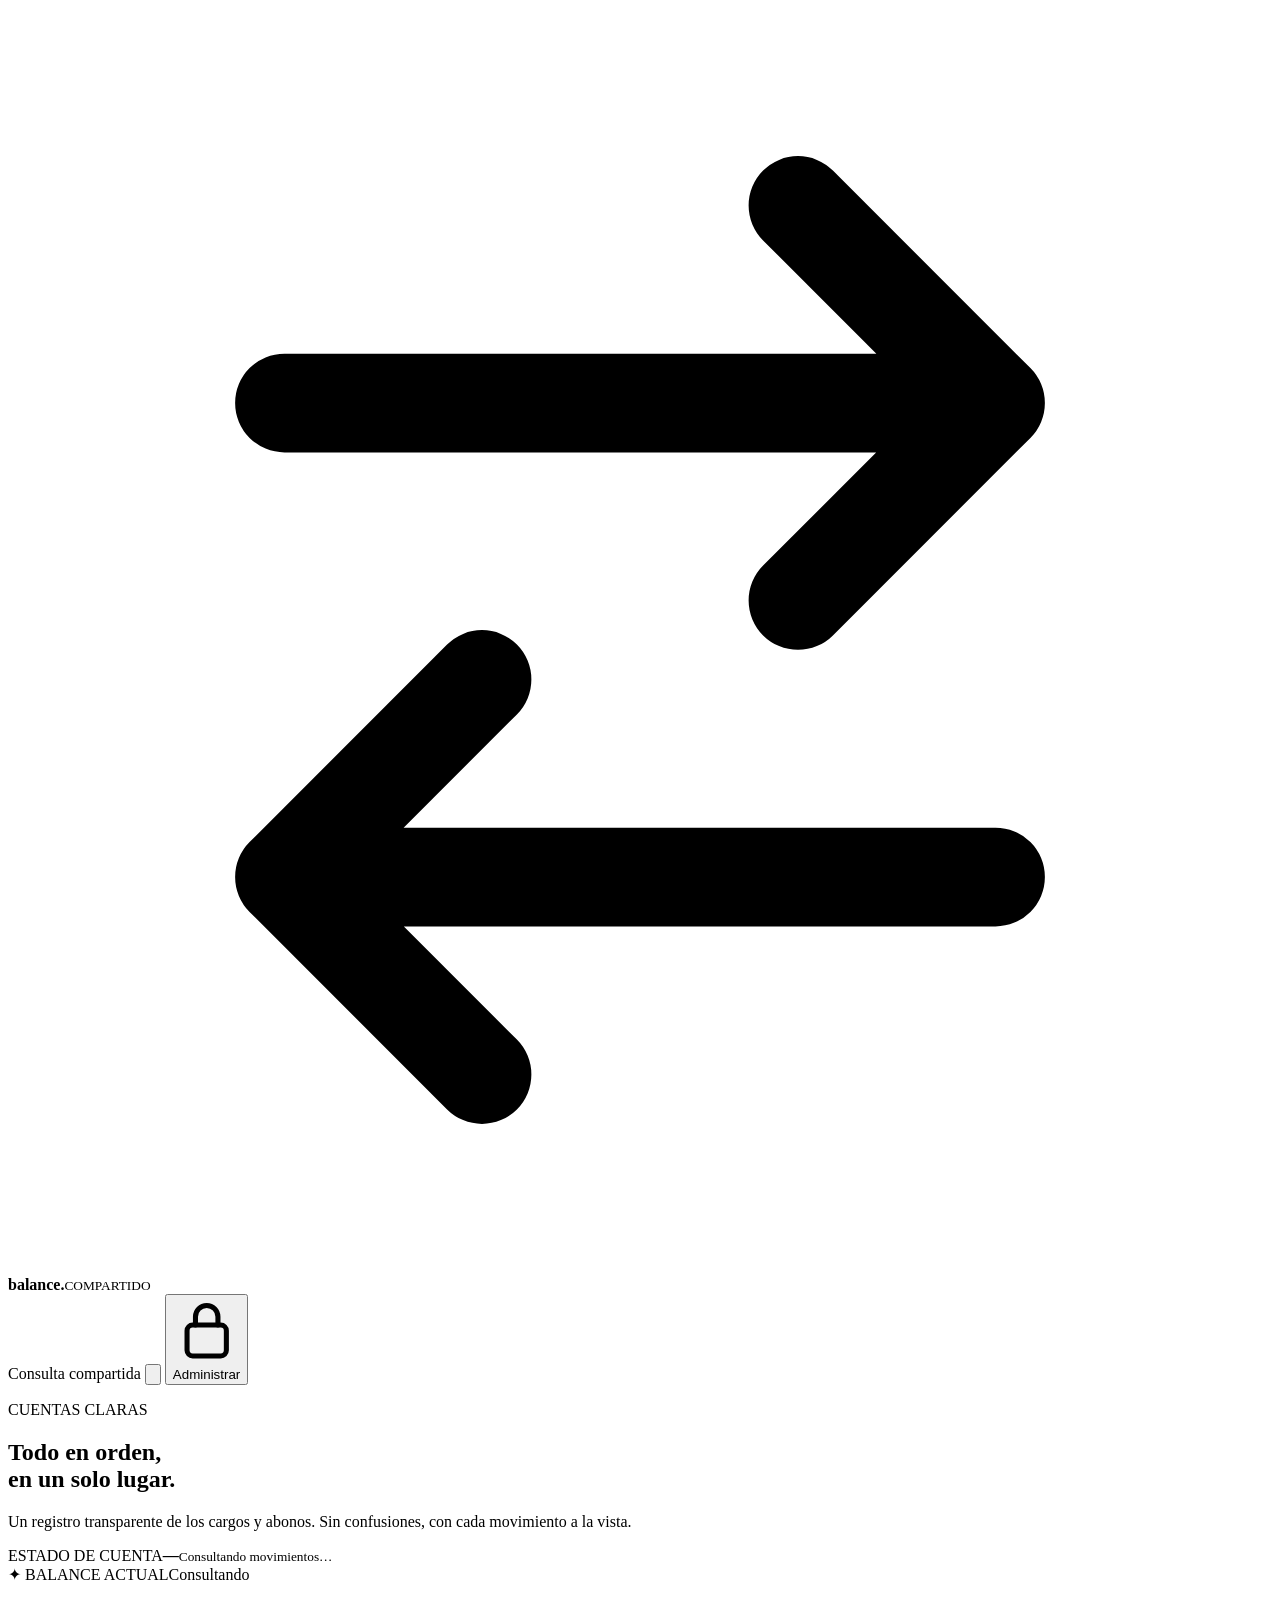
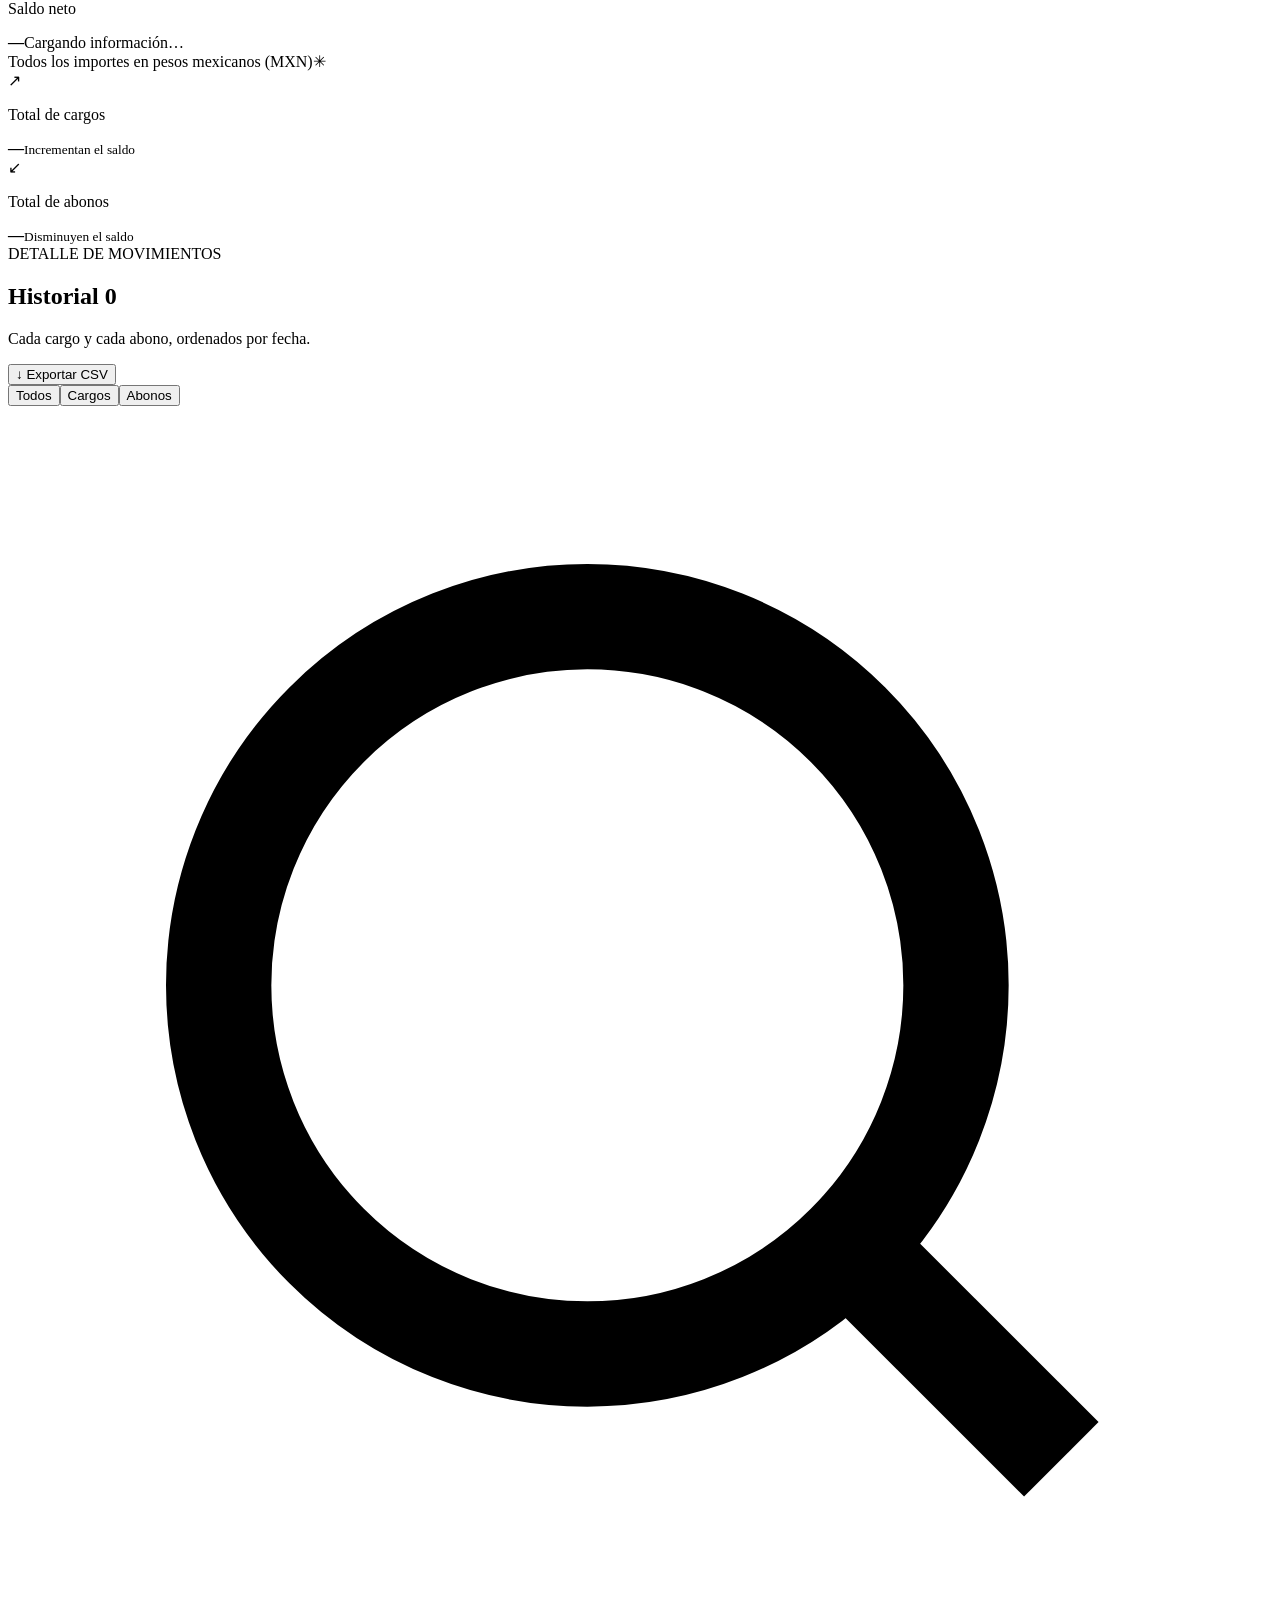
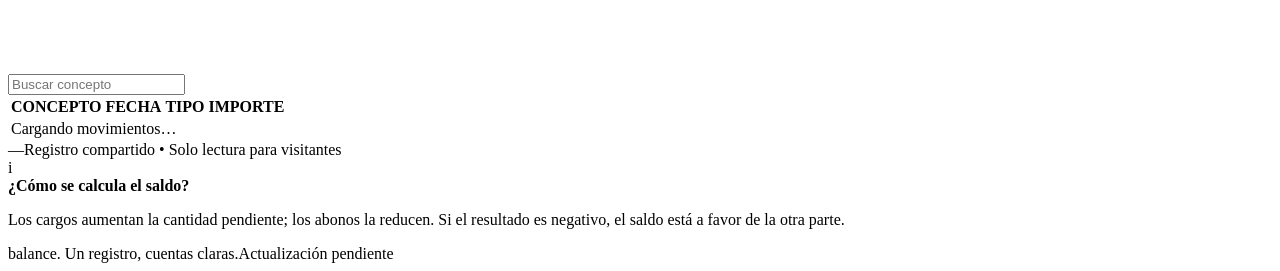
==== balance/index.html @ e3363c74 "feat(balance): add standalone shared ledger UI" ====
<!doctype html>
<html lang="es">
<head>
  <meta charset="utf-8">
  <meta name="viewport" content="width=device-width, initial-scale=1, viewport-fit=cover">
  <meta name="theme-color" content="#f5f7f7">
  <meta name="description" content="Balance compartido: cargos, abonos y saldo neto en un solo lugar.">
  <meta name="apple-mobile-web-app-capable" content="yes">
  <meta name="apple-mobile-web-app-title" content="Balance">
  <title>Balance compartido · Movimientos</title>
  <link rel="icon" href="icon.svg" type="image/svg+xml">
  <link rel="manifest" href="manifest.webmanifest">
  <link rel="stylesheet" href="styles.css?v=1">
  <script src="app.js?v=1" defer></script>
</head>
<body>
  <div class="site-shell">
    <header class="topbar">
      <div class="brand" aria-label="Balance compartido">
        <span class="brand-symbol" aria-hidden="true"><svg viewBox="0 0 32 32" fill="none"><path d="M7 10h18m0 0-5-5m5 5-5 5M25 22H7m0 0 5-5m-5 5 5 5" stroke="currentColor" stroke-width="2.5" stroke-linecap="round" stroke-linejoin="round"/></svg></span>
        <span class="brand-copy"><strong>balance<span class="brand-dot">.</span></strong><small>COMPARTIDO</small></span>
      </div>
      <div class="nav-actions">
        <span class="live-indicator"><span></span> Consulta compartida</span>
        <button type="button" id="refreshBtn" class="icon-btn" aria-label="Actualizar movimientos" title="Actualizar movimientos"><svg viewBox="0 0 24 24" fill="none" stroke="currentColor" stroke-width="1.9" stroke-linecap="round"><path d="M20 11a8 8 0 1 0-2.5 6M20 4v7h-7"/></svg></button>
        <button type="button" id="adminBtn" class="btn btn-subtle"><svg viewBox="0 0 24 24" fill="none" stroke="currentColor" stroke-width="1.8" stroke-linecap="round"><rect x="5" y="10" width="14" height="11" rx="2"/><path d="M8 10V7a4 4 0 0 1 8 0v3"/></svg><span id="adminBtnText">Administrar</span></button>
      </div>
    </header>
    <main>
      <section class="heading-row">
        <div><p class="eyebrow"><span class="eyebrow-line"></span> CUENTAS CLARAS</p><h1>Todo en orden,<br><span>en un solo lugar.</span></h1><p class="intro">Un registro transparente de los cargos y abonos. Sin confusiones, con cada movimiento a la vista.</p></div>
        <div class="report-date"><span>ESTADO DE CUENTA</span><strong id="todayLabel">—</strong><small id="updatedLabel">Consultando movimientos…</small></div>
      </section>
      <section class="overview" aria-label="Resumen de saldo">
        <article class="balance-card">
          <div class="balance-bg" aria-hidden="true"></div>
          <div class="balance-content">
            <div class="balance-top"><span class="balance-heading"><span class="round-spark">✦</span> BALANCE ACTUAL</span><span id="balancePill" class="balance-pill">Consultando</span></div>
            <div class="balance-middle"><p id="balanceLabel">Saldo neto</p><strong id="balanceAmount" class="balance-amount" aria-live="polite">—</strong><span id="balanceExplanation" class="balance-explanation">Cargando información…</span></div>
            <div class="balance-bottom"><span>Todos los importes en pesos mexicanos (MXN)</span><span class="sparkline" aria-hidden="true">✳</span></div>
          </div>
        </article>
        <div class="totals-column">
          <article class="total-card charge"><div class="total-icon" aria-hidden="true">↗</div><div><p>Total de cargos</p><strong id="chargeTotal">—</strong><small>Incrementan el saldo</small></div></article>
          <article class="total-card payment"><div class="total-icon" aria-hidden="true">↙</div><div><p>Total de abonos</p><strong id="paymentTotal">—</strong><small>Disminuyen el saldo</small></div></article>
        </div>
      </section>
      <section class="movements-section" aria-labelledby="movementsHeading">
        <div class="section-head">
          <div><div class="section-kicker">DETALLE DE MOVIMIENTOS</div><h2 id="movementsHeading">Historial <span id="movementCount" class="count-pill">0</span></h2><p class="section-description">Cada cargo y cada abono, ordenados por fecha.</p></div>
          <div class="section-actions"><button class="btn btn-outline" type="button" id="exportBtn">↓ <span>Exportar CSV</span></button><button class="btn btn-primary admin-only" type="button" id="addBtn" hidden>＋ Nuevo movimiento</button></div>
        </div>
        <div class="history-panel">
          <div class="toolbar">
            <div class="filters" role="group" aria-label="Filtrar movimientos"><button type="button" class="filter active" data-filter="all" aria-pressed="true">Todos</button><button type="button" class="filter" data-filter="charge" aria-pressed="false">Cargos</button><button type="button" class="filter" data-filter="payment" aria-pressed="false">Abonos</button></div>
            <label class="search-field"><svg viewBox="0 0 24 24" fill="none" stroke="currentColor" stroke-width="2" aria-hidden="true"><circle cx="11" cy="11" r="7"/><path d="m20 20-4-4"/></svg><input id="searchInput" type="search" placeholder="Buscar concepto" aria-label="Buscar por concepto o nota" maxlength="120" autocomplete="off"></label>
          </div>
          <div id="loadError" class="notice notice-error" role="alert" hidden>No se pudo cargar el registro. Comprueba tu conexión y vuelve a intentar.</div>
          <div class="table-scroll"><table class="movement-table"><thead><tr><th>CONCEPTO</th><th>FECHA</th><th>TIPO</th><th class="align-right">IMPORTE</th><th class="actions-heading admin-only" hidden>GESTIÓN</th></tr></thead><tbody id="movementTable"><tr><td colspan="5" class="loading-cell">Cargando movimientos…</td></tr></tbody></table></div>
          <div id="emptyState" class="empty-state" hidden><div class="empty-illustration">≋</div><h3 id="emptyTitle">Todavía no hay movimientos</h3><p id="emptyDescription">Cuando se agreguen cargos o abonos, aparecerán aquí.</p></div>
          <footer class="history-footer"><span id="shownCount">—</span><span>Registro compartido • Solo lectura para visitantes</span></footer>
        </div>
      </section>
      <div class="info-strip"><div class="info-symbol">i</div><div><strong>¿Cómo se calcula el saldo?</strong><p>Los cargos aumentan la cantidad pendiente; los abonos la reducen. Si el resultado es negativo, el saldo está a favor de la otra parte.</p></div></div>
    </main>
    <footer class="page-footer"><span>balance<span class="brand-dot">.</span> <span>Un registro, cuentas claras.</span></span><span id="footerUpdate">Actualización pendiente</span></footer>
  </div>

  <dialog id="accessDialog" class="modal" aria-labelledby="accessTitle">
    <form method="dialog" class="modal-layout" id="accessForm">
      <div class="modal-head"><div class="modal-icon">♢</div><button class="close-btn" type="button" data-close="accessDialog" aria-label="Cerrar">×</button></div>
      <p class="modal-kicker">ACCESO PERSONAL</p><h2 id="accessTitle">Modo administración</h2><p class="modal-subtitle">Los visitantes solo pueden consultar. Para añadir o cambiar movimientos, introduce tu token personal de GitHub.</p>
      <label class="field"><span>Token de acceso</span><input id="tokenInput" type="password" placeholder="github_pat_…" autocomplete="off" autocapitalize="off" spellcheck="false" required></label>
      <div class="secure-note"><span>♧</span><p>Tu token se usa únicamente para conectar con GitHub. No se guarda en esta página ni en tu dispositivo; tendrás que introducirlo al volver a entrar.</p></div>
      <div id="accessError" class="inline-error" role="alert" hidden></div>
      <button type="submit" id="accessSubmit" class="btn btn-primary full-width">Entrar a administrar</button>
      <a class="help-link" href="https://github.com/settings/personal-access-tokens/new" target="_blank" rel="noopener noreferrer">Crear un token de acceso de GitHub ↗</a>
    </form>
  </dialog>

  <dialog id="movementDialog" class="modal" aria-labelledby="movementTitle">
    <form id="movementForm" class="modal-layout">
      <div class="modal-head"><div class="modal-icon">＋</div><button class="close-btn" type="button" data-close="movementDialog" aria-label="Cerrar">×</button></div>
      <p class="modal-kicker">REGISTRO DE MOVIMIENTO</p><h2 id="movementTitle">Nuevo movimiento</h2><p class="modal-subtitle">Registra un cargo que aumente el saldo o un abono que lo disminuya.</p>
      <div class="movement-type-picker" role="group" aria-label="Tipo de movimiento"><label class="type-option charge-option"><input name="type" type="radio" value="charge" checked><span>↗ &nbsp; Cargo</span></label><label class="type-option payment-option"><input name="type" type="radio" value="payment"><span>↙ &nbsp; Abono</span></label></div>
      <div class="fields-grid"><label class="field"><span>Cantidad (MXN)</span><input id="amountInput" name="amount" type="number" min="0.01" max="999999999" step="0.01" inputmode="decimal" placeholder="0.00" required></label><label class="field"><span>Fecha</span><input id="dateInput" name="date" type="date" required></label></div>
      <label class="field"><span>Concepto</span><input id="conceptInput" name="concept" type="text" maxlength="120" placeholder="Ej. Pago de colegiatura" required></label>
      <label class="field"><span>Nota <em>(opcional)</em></span><textarea id="noteInput" name="note" rows="2" maxlength="300" placeholder="Algún detalle útil del movimiento…"></textarea></label>
      <div id="movementError" class="inline-error" role="alert" hidden></div>
      <div class="form-buttons"><button type="button" class="btn btn-outline" data-close="movementDialog">Cancelar</button><button type="submit" id="saveBtn" class="btn btn-primary">Guardar movimiento</button></div>
    </form>
  </dialog>
  <div id="toast" class="toast" role="status" aria-live="polite"></div>
</body>
</html>
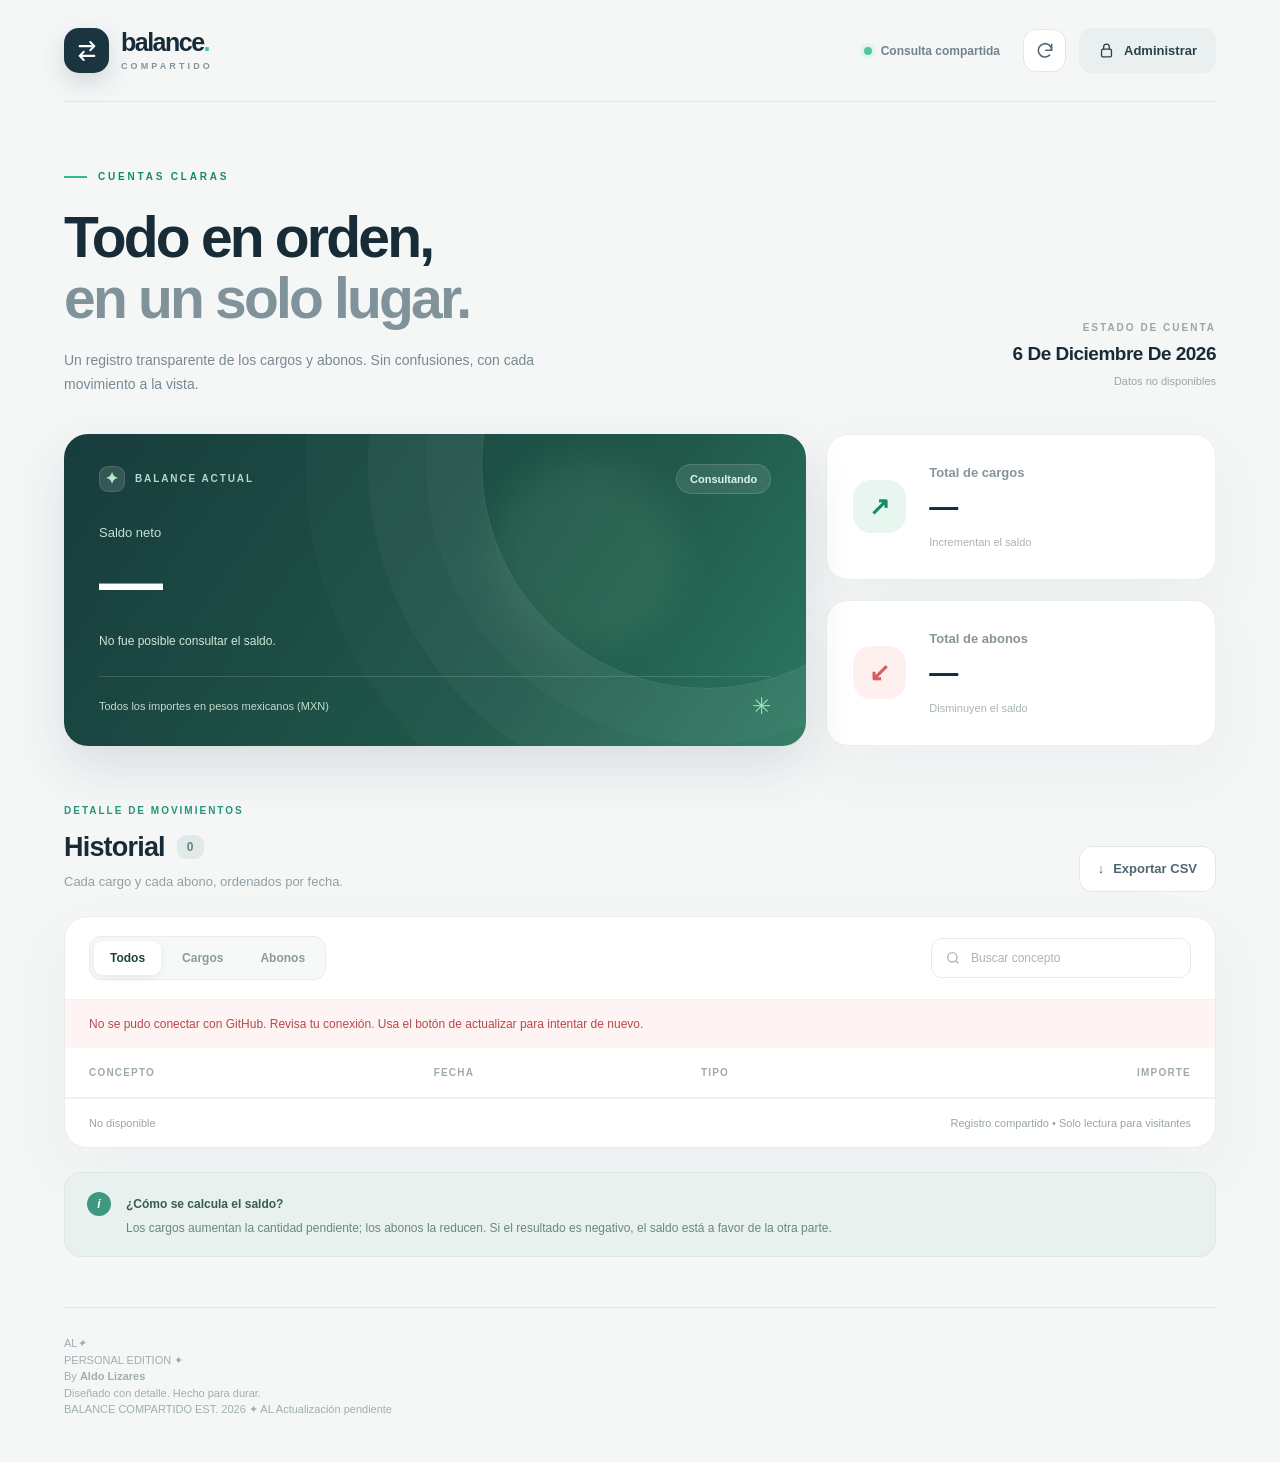
==== commit 29765314: "feat(balance): add premium By Aldo Lizares author signature" ====
--- a/balance/index.html
+++ b/balance/index.html
@@ -10,7 +10,10 @@
   <title>Balance compartido · Movimientos</title>
   <link rel="icon" href="icon.svg" type="image/svg+xml">
   <link rel="manifest" href="manifest.webmanifest">
-  <link rel="stylesheet" href="styles.css?v=1">
+  <link rel="preconnect" href="https://fonts.googleapis.com">
+  <link rel="preconnect" href="https://fonts.gstatic.com" crossorigin>
+  <link href="https://fonts.googleapis.com/css2?family=Allura&display=swap" rel="stylesheet">
+  <link rel="stylesheet" href="styles.css?v=2-signature">
   <script src="app.js?v=1" defer></script>
 </head>
 <body>
@@ -63,7 +66,22 @@
       </section>
       <div class="info-strip"><div class="info-symbol">i</div><div><strong>¿Cómo se calcula el saldo?</strong><p>Los cargos aumentan la cantidad pendiente; los abonos la reducen. Si el resultado es negativo, el saldo está a favor de la otra parte.</p></div></div>
     </main>
-    <footer class="page-footer"><span>balance<span class="brand-dot">.</span> <span>Un registro, cuentas claras.</span></span><span id="footerUpdate">Actualización pendiente</span></footer>
+    <footer class="page-footer" aria-label="Créditos del sitio">
+      <div class="signature-panel">
+        <span class="signature-orbit" aria-hidden="true"></span>
+        <div class="signature-stamp" aria-hidden="true"><span>AL</span><i>✦</i></div>
+        <div class="signature-copy">
+          <span class="signature-eyebrow"><span class="signature-dash"></span> PERSONAL EDITION <span class="signature-star">✦</span></span>
+          <div class="signature-line"><span class="signature-by">By</span> <strong class="signature-name">Aldo Lizares</strong></div>
+          <span class="signature-caption">Diseñado con detalle. Hecho para durar.</span>
+        </div>
+        <div class="signature-end">
+          <span class="signature-end-label">BALANCE COMPARTIDO</span>
+          <span class="signature-end-year">EST. 2026 <span aria-hidden="true">✦</span> AL</span>
+          <span class="signature-update" id="footerUpdate">Actualización pendiente</span>
+        </div>
+      </div>
+    </footer>
   </div>
 
   <dialog id="accessDialog" class="modal" aria-labelledby="accessTitle">
--- a/balance/styles.css
+++ b/balance/styles.css
@@ -0,0 +1 @@
+:root{--ink:#182c37;--muted:#87939a;--line:#e8edee;--off:#f5f7f7;--white:#fff;--green:#178b69;--mint:#e7f7ef;--red:#d95c60;--blush:#fff0f0;--shadow:0 22px 70px rgba(17,43,54,.045)}*{box-sizing:border-box}html{scroll-behavior:smooth}body{margin:0;background:var(--off);color:var(--ink);font:15px/1.5 -apple-system,BlinkMacSystemFont,"Segoe UI",Inter,Arial,sans-serif;-webkit-font-smoothing:antialiased}button,input,textarea{font:inherit}button{cursor:pointer}button:disabled{opacity:.55;cursor:wait}a{color:inherit}svg{width:20px;height:20px;display:block}[hidden]{display:none!important}::selection{background:#bce9db;color:#172d37}.site-shell{max-width:1240px;padding:0 44px;margin:0 auto}.topbar{display:flex;justify-content:space-between;align-items:center;border-bottom:1px solid #e3e8ea;min-height:102px;gap:18px}.brand{display:flex;align-items:center;gap:12px}.brand-symbol{display:grid;place-items:center;width:45px;height:45px;border-radius:15px;background:#1a353f;color:white;box-shadow:0 9px 25px #1d37452b}.brand-symbol svg{width:26px;height:26px}.brand-copy{display:flex;flex-direction:column;gap:0;line-height:1.08}.brand-copy strong{font-size:25px;letter-spacing:-1.5px;font-weight:800}.brand-dot{color:#4cbc99}.brand-copy small{font-size:9px;font-weight:800;letter-spacing:3.1px;color:#85939a;margin-top:6px}.nav-actions{display:flex;align-items:center;gap:13px}.live-indicator{color:#72838b;display:flex;align-items:center;gap:9px;font-size:12px;font-weight:650;margin-right:10px}.live-indicator>span{width:8px;height:8px;border-radius:50%;background:#54c49b;box-shadow:0 0 0 4px #e1f5ec}.icon-btn{width:43px;height:43px;border:1px solid #e1e7e9;border-radius:13px;background:white;color:#526670;display:grid;place-items:center;transition:.2s}.icon-btn:hover,.btn:hover{transform:translateY(-1px)}.btn{display:inline-flex;align-items:center;justify-content:center;gap:9px;border:1px solid transparent;border-radius:13px;padding:12px 18px;font-size:13px;font-weight:750;white-space:nowrap;transition:transform .2s,background .2s,border-color .2s;min-height:44px}.btn svg{width:17px;height:17px}.btn-subtle{background:#eaf0f0;color:#29434b}.btn-subtle:hover{background:#e2eceb}.btn-primary{background:#1c594b;color:white;box-shadow:0 7px 16px #1c594b18}.btn-primary:hover{background:#16493f}.btn-outline{border-color:#e2e8e9;color:#526670;background:white}.btn-outline:hover{border-color:#a9c7be}.heading-row{padding:67px 0 37px;display:flex;justify-content:space-between;align-items:flex-end;gap:32px}.eyebrow{font-size:10px;font-weight:800;letter-spacing:2.8px;color:#14886e;display:flex;align-items:center;gap:11px;margin:0 0 23px}.eyebrow-line{width:23px;height:2px;background:#38b592}.heading-row h1{font-size:clamp(37px,4.6vw,57px);font-weight:810;line-height:1.07;letter-spacing:-2.8px;margin:0}.heading-row h1 span{color:#81939a}.intro{margin:20px 0 0;max-width:540px;color:#788993;font-size:14px;line-height:1.7}.report-date{display:flex;flex-direction:column;align-items:flex-end;gap:5px;text-align:right;padding-bottom:7px;flex-shrink:0}.report-date>span{font-size:10px;letter-spacing:2px;color:#9aa6ac;font-weight:800}.report-date strong{font-size:19px;letter-spacing:-.5px;text-transform:capitalize}.report-date small{color:#9aa6ac;font-size:11px}.overview{display:grid;grid-template-columns:minmax(0,1.6fr) minmax(275px,.84fr);gap:20px}.balance-card{position:relative;overflow:hidden;border-radius:24px;background:linear-gradient(125deg,#173c3c 0%,#20584a 65%,#2b7860 100%);color:white;min-height:312px;box-shadow:0 22px 50px #193a3520}.balance-bg{position:absolute;right:-125px;top:-195px;width:450px;height:450px;border:1px solid #ffffff20;border-radius:50%;box-shadow:0 0 0 55px #ffffff06,0 0 0 113px #ffffff08,0 0 0 176px #ffffff05}.balance-bg:after{content:"";position:absolute;width:190px;height:190px;border-radius:50%;background:#a1e7ad17;filter:blur(18px);top:220px;left:10px}.balance-content{position:relative;z-index:1;display:flex;flex-direction:column;height:100%;min-height:312px;padding:30px 35px 28px}.balance-top,.balance-bottom{display:flex;align-items:center;justify-content:space-between;gap:12px}.balance-heading{display:flex;align-items:center;gap:10px;font-size:10px;font-weight:800;letter-spacing:1.9px;color:#bcd5c9}.round-spark{display:grid;place-items:center;width:26px;height:26px;background:#ffffff20;border:1px solid #ffffff1f;border-radius:9px;color:#b3eecc;font-size:16px}.balance-pill{background:#ffffff19;border:1px solid #ffffff24;border-radius:999px;padding:6px 13px;font-size:11px;font-weight:700;color:#dcf5e8;white-space:nowrap}.balance-middle{flex:1;display:flex;justify-content:center;flex-direction:column;padding:15px 0 12px}.balance-middle p{font-size:13px;color:#c6dfd4;margin:0 0 4px}.balance-amount{font-size:clamp(43px,5vw,68px);line-height:1.13;letter-spacing:-2.4px;font-weight:790;font-variant-numeric:tabular-nums;overflow-wrap:anywhere}.balance-explanation{font-size:12px;color:#d1e7d9;margin-top:13px}.balance-bottom{border-top:1px solid #ffffff25;padding-top:18px;font-size:11px;color:#c4dace}.sparkline{font-size:23px;color:#9ce1b6;line-height:1}.totals-column{display:grid;grid-template-rows:1fr 1fr;gap:20px}.total-card{background:white;border:1px solid #ebefef;border-radius:22px;padding:26px;display:flex;align-items:center;gap:23px;box-shadow:var(--shadow);min-width:0}.total-icon{width:53px;height:53px;border-radius:18px;display:grid;place-items:center;font-size:25px;font-weight:700;flex:none}.charge .total-icon{color:var(--green);background:var(--mint)}.payment .total-icon{color:var(--red);background:var(--blush)}.total-card p{font-size:13px;color:#87949a;margin:0 0 4px;font-weight:650}.total-card strong{font-size:clamp(22px,2.5vw,29px);font-weight:790;letter-spacing:-.8px;font-variant-numeric:tabular-nums;overflow-wrap:anywhere}.total-card small{font-size:11px;color:#a9b3b7;display:block;margin-top:4px}.movements-section{margin-top:57px}.section-head{display:flex;justify-content:space-between;align-items:flex-end;gap:18px;margin-bottom:24px}.section-kicker,.modal-kicker{font-weight:800;font-size:10px;letter-spacing:2px;color:#27947b;margin-bottom:9px}.section-head h2{margin:0;font-size:27px;letter-spacing:-.8px;display:flex;gap:12px;align-items:center}.count-pill{padding:3px 10px;background:#e2e9e9;color:#698089;font-size:12px;border-radius:9px;letter-spacing:0}.section-description{margin:5px 0 0;font-size:13px;color:#929fa5}.section-actions{display:flex;gap:10px}.history-panel{background:white;border:1px solid #e8eeee;border-radius:23px;box-shadow:var(--shadow);overflow:hidden}.toolbar{padding:19px 24px;border-bottom:1px solid #eff2f3;display:flex;align-items:center;justify-content:space-between;gap:18px}.filters{display:flex;gap:5px;border:1px solid #e8eded;border-radius:12px;padding:4px;background:#f7f9f9}.filter{border:0;border-radius:9px;background:transparent;color:#8b999f;padding:8px 16px;font-size:12px;font-weight:750}.filter.active{background:white;color:#21453e;box-shadow:0 2px 8px #1c393b16}.search-field{display:flex;align-items:center;gap:8px;border:1px solid #e5ebeb;background:white;border-radius:11px;padding:0 13px;color:#a8b4b9;max-width:260px;width:100%;height:40px}.search-field svg{width:16px;height:16px;flex:none}.search-field input{background:transparent;outline:none;border:0;width:100%;font-size:12px;min-width:0;color:#334852}.search-field input::placeholder{color:#a8b4b9}.table-scroll{width:100%;overflow-x:auto}.movement-table{border-collapse:collapse;width:100%;text-align:left;table-layout:auto}.movement-table th{font-size:10px;font-weight:800;letter-spacing:1.2px;color:#9caaaf;padding:17px 24px;border-bottom:1px solid #eff2f2;white-space:nowrap}.movement-table td{padding:20px 24px;border-bottom:1px solid #f0f3f3;vertical-align:middle;font-size:13px;color:#6b7b83}.movement-table tr:last-child td{border-bottom:0}.movement-table .align-right{text-align:right}.movement-table td.amount-cell{text-align:right;font-size:15px;font-weight:800;font-variant-numeric:tabular-nums;white-space:nowrap}.amount-positive{color:var(--green)!important}.amount-negative{color:var(--red)!important}.concept-cell{min-width:230px}.concept-wrap{display:flex;align-items:center;gap:13px}.transaction-icon{width:41px;height:41px;border-radius:12px;display:grid;place-items:center;flex:none;font-size:21px;font-weight:650}.transaction-icon.charge{background:var(--mint);color:var(--green)}.transaction-icon.payment{background:var(--blush);color:var(--red)}.concept-text{display:flex;flex-direction:column;gap:3px;min-width:0}.concept-text strong{font-size:13px;color:#273d47;overflow-wrap:anywhere}.concept-text small{font-size:11px;color:#9da9ae;overflow-wrap:anywhere}.type-chip{border-radius:8px;padding:6px 11px;font-size:11px;font-weight:750;white-space:nowrap}.type-chip.charge{background:var(--mint);color:var(--green)}.type-chip.payment{background:var(--blush);color:var(--red)}.action-buttons{display:flex;gap:6px;justify-content:end}.action-buttons button{border:1px solid #edf1f1;border-radius:9px;background:#fff;color:#86959d;padding:8px;font-size:15px}.action-buttons button:hover{background:#f5f9f8;color:#264b46}.action-buttons .delete:hover{background:#fff1f1;color:#c75056}.loading-cell{text-align:center!important;padding:60px 20px!important;color:#8a9ba1!important}.history-footer{display:flex;align-items:center;justify-content:space-between;gap:12px;border-top:1px solid #edf1f1;padding:16px 24px;color:#98a5aa;font-size:11px}.empty-state{text-align:center;padding:65px 25px 72px;color:#8a999f}.empty-illustration{width:66px;height:66px;border-radius:22px;background:#eff5f2;color:#418c72;margin:0 auto 20px;display:grid;place-items:center;font-size:44px;font-weight:600}.empty-state h3{color:#334650;font-size:17px;margin:0 0 6px}.empty-state p{font-size:13px;margin:0}.notice{padding:15px 24px;font-size:12px}.notice-error{background:#fff4f4;color:#b5494b}.info-strip{display:flex;gap:15px;align-items:flex-start;background:#e9f1ee;border:1px solid #dce9e2;padding:19px 22px;border-radius:17px;margin-top:24px}.info-symbol{display:grid;place-items:center;width:24px;height:24px;border-radius:50%;background:#3f9880;color:white;font-size:12px;font-weight:800;font-style:italic;flex:none}.info-strip strong{font-size:12px;color:#375c50}.info-strip p{margin:4px 0 0;color:#6a877e;font-size:12px;line-height:1.55}.page-footer{margin:50px 0 0;padding:27px 0 44px;border-top:1px solid #e3e9e9;display:flex;align-items:center;justify-content:space-between;gap:20px;color:#9faeb2;font-size:11px}.page-footer>span:first-child{font-size:15px;font-weight:800;color:#344f51;letter-spacing:-.7px}.page-footer>span:first-child>span:last-child{font-size:11px;font-weight:500;letter-spacing:0;color:#9faeb2;margin-left:8px}.modal{border:1px solid #e8eded;border-radius:23px;padding:0;width:min(490px,calc(100% - 28px));max-height:calc(100dvh - 30px);overflow:auto;color:var(--ink);background:white;box-shadow:0 30px 90px #13272e4d}.modal::backdrop{background:rgba(14,30,36,.58);backdrop-filter:blur(5px)}.modal-layout{padding:29px;display:flex;flex-direction:column;gap:16px}.modal-head{display:flex;align-items:center;justify-content:space-between}.modal-icon{width:44px;height:44px;display:grid;place-items:center;background:#eaf6f0;color:#318e70;border-radius:15px;font-weight:800;font-size:24px}.close-btn{width:35px;height:35px;display:grid;place-items:center;background:#f4f7f7;border:0;border-radius:11px;color:#758790;font-size:25px}.modal-kicker{margin:4px 0 -15px}.modal h2{margin:0;font-size:27px;letter-spacing:-.8px;line-height:1.13}.modal-subtitle{color:#89979c;font-size:13px;line-height:1.6;margin:-6px 0 4px}.field{display:flex;flex-direction:column;gap:7px;min-width:0}.field>span{color:#4d626a;font-size:12px;font-weight:750}.field em{font-style:normal;font-weight:500;color:#a5b0b4}.field input,.field textarea{outline:0;width:100%;background:#f8fafa;border:1px solid #e6eded;border-radius:11px;padding:12px 13px;font-size:14px;color:#263b45;transition:border-color .2s,background .2s}.field textarea{resize:vertical;min-height:80px}.field input:focus,.field textarea:focus{border-color:#50af93;background:white;box-shadow:0 0 0 3px #5bcb9e16}.field input::placeholder,.field textarea::placeholder{color:#b0bbbf}.fields-grid{display:grid;grid-template-columns:1fr 1fr;gap:14px}.movement-type-picker{display:flex;gap:10px}.type-option{flex:1;min-width:0;cursor:pointer}.type-option input{position:absolute;opacity:0;pointer-events:none}.type-option span{display:flex;align-items:center;justify-content:center;border:1.5px solid #e7eded;background:#f7f9f9;color:#8b989d;border-radius:11px;padding:13px;font-size:13px;font-weight:750}.charge-option input:checked+span{color:var(--green);background:#e6f7ef;border-color:#8bd2b5}.payment-option input:checked+span{color:var(--red);background:#fff0f0;border-color:#efacae}.type-option input:focus-visible+span{outline:3px solid #b5dbcd}.form-buttons{display:flex;justify-content:flex-end;gap:9px;margin-top:5px}.full-width{width:100%}.help-link{text-align:center;font-size:12px;color:#5a907e;text-decoration:none}.help-link:hover{text-decoration:underline}.secure-note{display:flex;align-items:flex-start;gap:12px;background:#f3f8f5;border-radius:11px;padding:12px 14px}.secure-note>span{color:#34886d;font-size:20px;line-height:1}.secure-note p{margin:0;font-size:11px;color:#779087;line-height:1.5}.inline-error{background:#fff0f0;color:#ac4348;border-radius:9px;padding:11px 12px;font-size:12px}.toast{position:fixed;bottom:max(22px,env(safe-area-inset-bottom));left:50%;transform:translate(-50%,30px);background:#183d38;color:white;border-radius:12px;padding:13px 18px;z-index:1000;font-size:13px;font-weight:650;box-shadow:0 12px 30px #1a3b383a;max-width:calc(100% - 40px);opacity:0;pointer-events:none;transition:opacity .2s,transform .2s}.toast.visible{opacity:1;transform:translate(-50%,0)}@media(max-width:850px){.site-shell{padding:0 24px}.heading-row{padding-top:54px}.overview{grid-template-columns:1fr}.totals-column{grid-template-columns:1fr 1fr;grid-template-rows:auto}.total-card{gap:14px;padding:23px 21px}.total-icon{width:45px;height:45px}.balance-content{min-height:285px}.balance-card{min-height:285px}.report-date{display:none}.live-indicator{display:none}.movement-table th,.movement-table td{padding-left:15px;padding-right:15px}}@media(max-width:600px){.site-shell{padding:0 16px}.topbar{min-height:77px}.brand-symbol{width:39px;height:39px;border-radius:12px}.brand-symbol svg{width:23px;height:23px}.brand-copy strong{font-size:23px}.brand-copy small{font-size:8px;letter-spacing:2.7px}.nav-actions{gap:7px}.btn-subtle{padding:10px 11px;font-size:11px}.icon-btn{width:39px;height:39px}.heading-row{padding:39px 5px 27px}.heading-row h1{font-size:clamp(36px,9.4vw,47px);letter-spacing:-2px}.eyebrow{margin-bottom:20px}.intro{font-size:13px;margin-top:14px}.overview{gap:12px}.balance-card{min-height:282px;border-radius:20px}.balance-content{min-height:282px;padding:24px 23px 23px}.balance-amount{font-size:clamp(42px,10vw,61px);letter-spacing:-2px}.balance-pill{font-size:10px;padding:6px 10px}.balance-heading{font-size:9px;letter-spacing:1.3px}.balance-bottom{font-size:10px}.totals-column{gap:12px}.total-card{border-radius:18px;padding:19px 15px;display:block}.total-icon{width:42px;height:42px;border-radius:13px;margin-bottom:13px}.total-card p{font-size:11px}.total-card strong{font-size:22px}.total-card small{font-size:10px}.movements-section{margin-top:43px}.section-head{align-items:flex-start;flex-direction:column;gap:17px}.section-head h2{font-size:24px}.section-actions{width:100%}.section-actions .btn{flex:1;padding:10px 12px}.toolbar{flex-direction:column;align-items:stretch;padding:14px;gap:12px}.filters{align-self:stretch}.filter{flex:1}.search-field{max-width:none}.history-panel{border-radius:19px}.movement-table,.movement-table tbody,.movement-table tr{display:block;width:100%}.movement-table thead{display:none}.movement-table tr{position:relative;border-bottom:1px solid #edf2f1;padding:14px 18px;display:grid;grid-template-columns:1fr auto;gap:4px 9px}.movement-table tr:last-child{border-bottom:0}.movement-table td{border:0!important;padding:0!important;min-width:0}.movement-table td.concept-cell{grid-column:1 / -1;margin-bottom:8px;min-width:0}.movement-table td.date-cell{font-size:11px;align-self:center;grid-column:1}.movement-table td.type-cell{grid-column:1;grid-row:3;align-self:center}.movement-table td.amount-cell{grid-column:2;grid-row:2 / span 2;align-self:center;font-size:16px}.movement-table td.admin-cell{grid-column:1 / -1;margin-top:9px;border-top:1px dashed #e7eded!important;padding-top:9px!important}.action-buttons{justify-content:flex-start}.concept-wrap{gap:11px}.transaction-icon{width:39px;height:39px}.concept-text strong{font-size:13px}.concept-text small{font-size:10px}.type-chip{font-size:10px;padding:5px 10px}.history-footer{align-items:flex-start;flex-direction:column;padding:14px 18px;gap:5px}.page-footer{margin-top:34px;flex-direction:column;align-items:flex-start;gap:8px;padding-bottom:30px}.modal-layout{padding:22px}.fields-grid{grid-template-columns:1fr 1fr;gap:10px}.fields-grid input{font-size:13px}.info-strip{padding:16px}.empty-state{padding:55px 14px}.form-buttons .btn{flex:1;padding:10px}.section-actions .btn-outline{max-width:45%}}@media(prefers-reduced-motion:reduce){*,*:before,*:after{scroll-behavior:auto!important;animation-duration:.01ms!important;transition-duration:.01ms!important}}@media print{body{background:white}.site-shell{max-width:none;padding:0 18px}.topbar{min-height:65px}.nav-actions,.section-actions,.toolbar,.admin-cell,.actions-heading,.info-strip,.page-footer,.live-indicator{display:none!important}.heading-row{padding:25px 0}.overview{grid-template-columns:1fr 1fr}.balance-card,.balance-content{min-height:220px}.totals-column{gap:10px}.movements-section{margin-top:30px}.history-panel{box-shadow:none}.movement-table thead{display:table-header-group}.movement-table tr{break-inside:avoid}.balance-card{-webkit-print-color-adjust:exact;print-color-adjust:exact}.total-card{box-shadow:none}.movement-table td{padding:12px}}
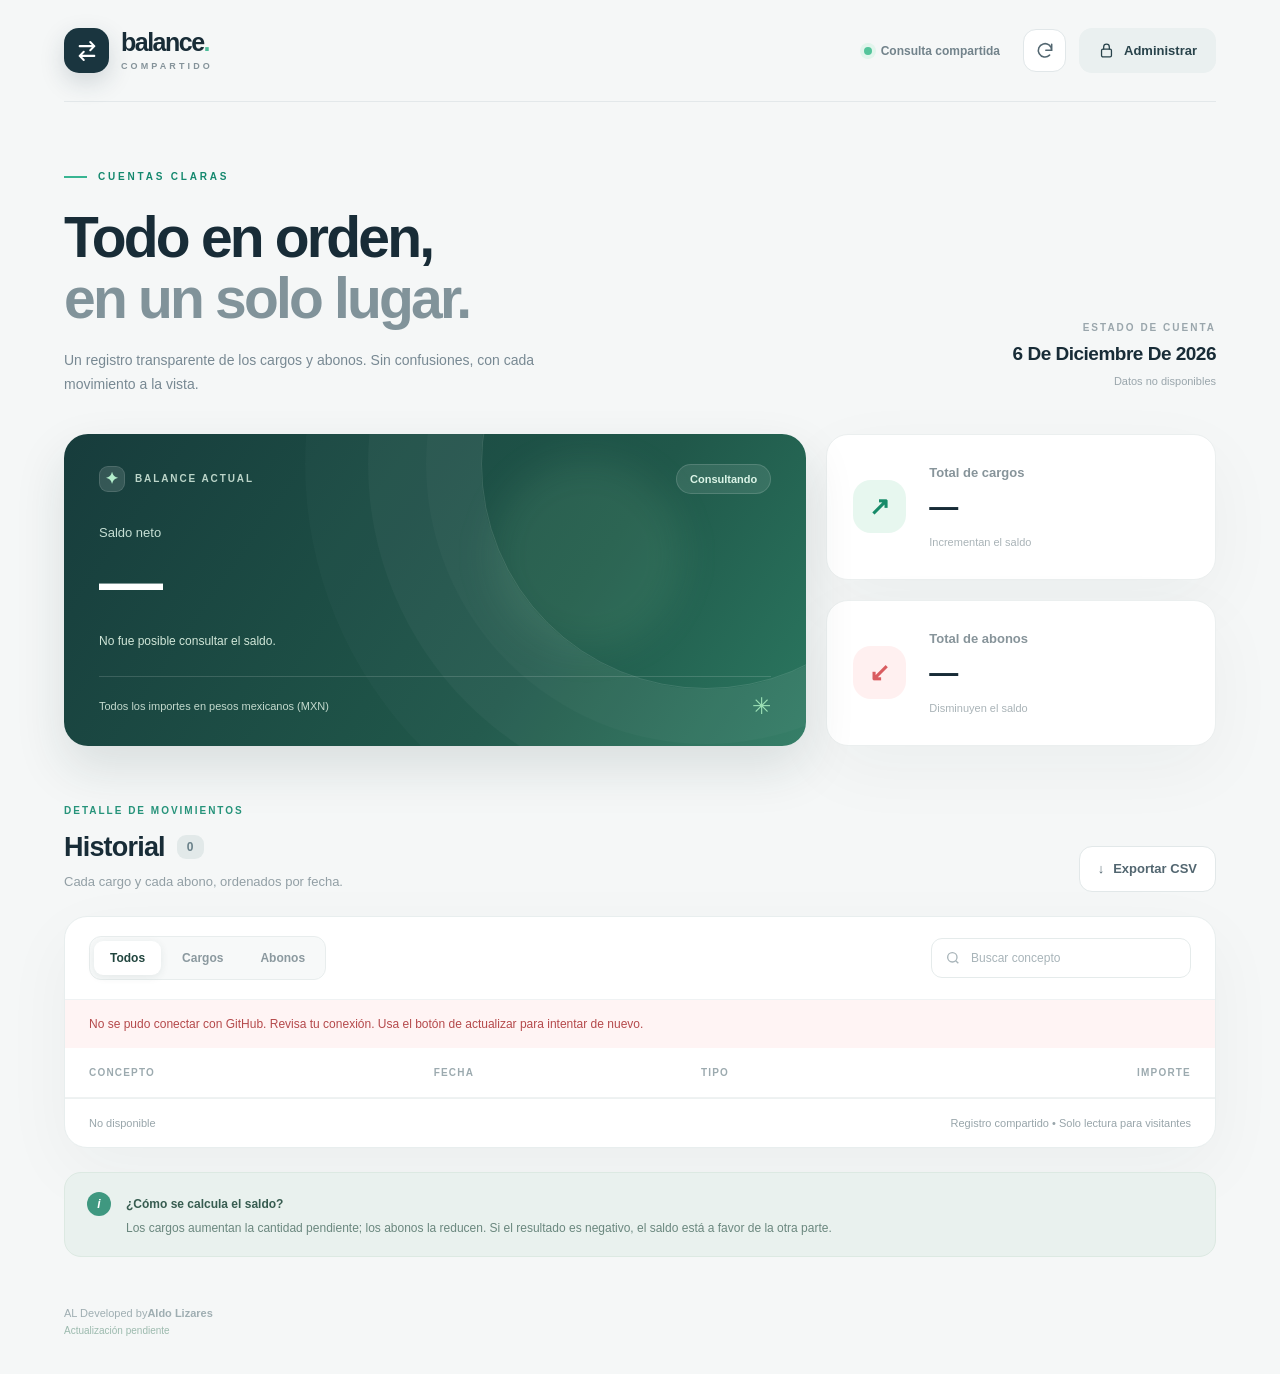
==== commit 3006a530: "refactor(balance): replace oversized signature with subtle AL developer credit" ====
--- a/balance/index.html
+++ b/balance/index.html
@@ -10,10 +10,7 @@
   <title>Balance compartido · Movimientos</title>
   <link rel="icon" href="icon.svg" type="image/svg+xml">
   <link rel="manifest" href="manifest.webmanifest">
-  <link rel="preconnect" href="https://fonts.googleapis.com">
-  <link rel="preconnect" href="https://fonts.gstatic.com" crossorigin>
-  <link href="https://fonts.googleapis.com/css2?family=Allura&display=swap" rel="stylesheet">
-  <link rel="stylesheet" href="styles.css?v=2-signature">
+  <link rel="stylesheet" href="styles.css?v=3-minimal-signature">
   <script src="app.js?v=1" defer></script>
 </head>
 <body>
@@ -67,20 +64,11 @@
       <div class="info-strip"><div class="info-symbol">i</div><div><strong>¿Cómo se calcula el saldo?</strong><p>Los cargos aumentan la cantidad pendiente; los abonos la reducen. Si el resultado es negativo, el saldo está a favor de la otra parte.</p></div></div>
     </main>
     <footer class="page-footer" aria-label="Créditos del sitio">
-      <div class="signature-panel">
-        <span class="signature-orbit" aria-hidden="true"></span>
-        <div class="signature-stamp" aria-hidden="true"><span>AL</span><i>✦</i></div>
-        <div class="signature-copy">
-          <span class="signature-eyebrow"><span class="signature-dash"></span> PERSONAL EDITION <span class="signature-star">✦</span></span>
-          <div class="signature-line"><span class="signature-by">By</span> <strong class="signature-name">Aldo Lizares</strong></div>
-          <span class="signature-caption">Diseñado con detalle. Hecho para durar.</span>
-        </div>
-        <div class="signature-end">
-          <span class="signature-end-label">BALANCE COMPARTIDO</span>
-          <span class="signature-end-year">EST. 2026 <span aria-hidden="true">✦</span> AL</span>
-          <span class="signature-update" id="footerUpdate">Actualización pendiente</span>
-        </div>
+      <div class="author-signature" aria-label="Developed by Aldo Lizares">
+        <span class="author-monogram" aria-hidden="true">AL</span>
+        <span class="author-credit"><span class="author-credit-label">Developed by</span><strong class="author-credit-name">Aldo Lizares</strong></span>
       </div>
+      <span class="signature-update" id="footerUpdate">Actualización pendiente</span>
     </footer>
   </div>
 
--- a/balance/styles.css
+++ b/balance/styles.css
@@ -1 +1,29 @@
-:root{--ink:#182c37;--muted:#87939a;--line:#e8edee;--off:#f5f7f7;--white:#fff;--green:#178b69;--mint:#e7f7ef;--red:#d95c60;--blush:#fff0f0;--shadow:0 22px 70px rgba(17,43,54,.045)}*{box-sizing:border-box}html{scroll-behavior:smooth}body{margin:0;background:var(--off);color:var(--ink);font:15px/1.5 -apple-system,BlinkMacSystemFont,"Segoe UI",Inter,Arial,sans-serif;-webkit-font-smoothing:antialiased}button,input,textarea{font:inherit}button{cursor:pointer}button:disabled{opacity:.55;cursor:wait}a{color:inherit}svg{width:20px;height:20px;display:block}[hidden]{display:none!important}::selection{background:#bce9db;color:#172d37}.site-shell{max-width:1240px;padding:0 44px;margin:0 auto}.topbar{display:flex;justify-content:space-between;align-items:center;border-bottom:1px solid #e3e8ea;min-height:102px;gap:18px}.brand{display:flex;align-items:center;gap:12px}.brand-symbol{display:grid;place-items:center;width:45px;height:45px;border-radius:15px;background:#1a353f;color:white;box-shadow:0 9px 25px #1d37452b}.brand-symbol svg{width:26px;height:26px}.brand-copy{display:flex;flex-direction:column;gap:0;line-height:1.08}.brand-copy strong{font-size:25px;letter-spacing:-1.5px;font-weight:800}.brand-dot{color:#4cbc99}.brand-copy small{font-size:9px;font-weight:800;letter-spacing:3.1px;color:#85939a;margin-top:6px}.nav-actions{display:flex;align-items:center;gap:13px}.live-indicator{color:#72838b;display:flex;align-items:center;gap:9px;font-size:12px;font-weight:650;margin-right:10px}.live-indicator>span{width:8px;height:8px;border-radius:50%;background:#54c49b;box-shadow:0 0 0 4px #e1f5ec}.icon-btn{width:43px;height:43px;border:1px solid #e1e7e9;border-radius:13px;background:white;color:#526670;display:grid;place-items:center;transition:.2s}.icon-btn:hover,.btn:hover{transform:translateY(-1px)}.btn{display:inline-flex;align-items:center;justify-content:center;gap:9px;border:1px solid transparent;border-radius:13px;padding:12px 18px;font-size:13px;font-weight:750;white-space:nowrap;transition:transform .2s,background .2s,border-color .2s;min-height:44px}.btn svg{width:17px;height:17px}.btn-subtle{background:#eaf0f0;color:#29434b}.btn-subtle:hover{background:#e2eceb}.btn-primary{background:#1c594b;color:white;box-shadow:0 7px 16px #1c594b18}.btn-primary:hover{background:#16493f}.btn-outline{border-color:#e2e8e9;color:#526670;background:white}.btn-outline:hover{border-color:#a9c7be}.heading-row{padding:67px 0 37px;display:flex;justify-content:space-between;align-items:flex-end;gap:32px}.eyebrow{font-size:10px;font-weight:800;letter-spacing:2.8px;color:#14886e;display:flex;align-items:center;gap:11px;margin:0 0 23px}.eyebrow-line{width:23px;height:2px;background:#38b592}.heading-row h1{font-size:clamp(37px,4.6vw,57px);font-weight:810;line-height:1.07;letter-spacing:-2.8px;margin:0}.heading-row h1 span{color:#81939a}.intro{margin:20px 0 0;max-width:540px;color:#788993;font-size:14px;line-height:1.7}.report-date{display:flex;flex-direction:column;align-items:flex-end;gap:5px;text-align:right;padding-bottom:7px;flex-shrink:0}.report-date>span{font-size:10px;letter-spacing:2px;color:#9aa6ac;font-weight:800}.report-date strong{font-size:19px;letter-spacing:-.5px;text-transform:capitalize}.report-date small{color:#9aa6ac;font-size:11px}.overview{display:grid;grid-template-columns:minmax(0,1.6fr) minmax(275px,.84fr);gap:20px}.balance-card{position:relative;overflow:hidden;border-radius:24px;background:linear-gradient(125deg,#173c3c 0%,#20584a 65%,#2b7860 100%);color:white;min-height:312px;box-shadow:0 22px 50px #193a3520}.balance-bg{position:absolute;right:-125px;top:-195px;width:450px;height:450px;border:1px solid #ffffff20;border-radius:50%;box-shadow:0 0 0 55px #ffffff06,0 0 0 113px #ffffff08,0 0 0 176px #ffffff05}.balance-bg:after{content:"";position:absolute;width:190px;height:190px;border-radius:50%;background:#a1e7ad17;filter:blur(18px);top:220px;left:10px}.balance-content{position:relative;z-index:1;display:flex;flex-direction:column;height:100%;min-height:312px;padding:30px 35px 28px}.balance-top,.balance-bottom{display:flex;align-items:center;justify-content:space-between;gap:12px}.balance-heading{display:flex;align-items:center;gap:10px;font-size:10px;font-weight:800;letter-spacing:1.9px;color:#bcd5c9}.round-spark{display:grid;place-items:center;width:26px;height:26px;background:#ffffff20;border:1px solid #ffffff1f;border-radius:9px;color:#b3eecc;font-size:16px}.balance-pill{background:#ffffff19;border:1px solid #ffffff24;border-radius:999px;padding:6px 13px;font-size:11px;font-weight:700;color:#dcf5e8;white-space:nowrap}.balance-middle{flex:1;display:flex;justify-content:center;flex-direction:column;padding:15px 0 12px}.balance-middle p{font-size:13px;color:#c6dfd4;margin:0 0 4px}.balance-amount{font-size:clamp(43px,5vw,68px);line-height:1.13;letter-spacing:-2.4px;font-weight:790;font-variant-numeric:tabular-nums;overflow-wrap:anywhere}.balance-explanation{font-size:12px;color:#d1e7d9;margin-top:13px}.balance-bottom{border-top:1px solid #ffffff25;padding-top:18px;font-size:11px;color:#c4dace}.sparkline{font-size:23px;color:#9ce1b6;line-height:1}.totals-column{display:grid;grid-template-rows:1fr 1fr;gap:20px}.total-card{background:white;border:1px solid #ebefef;border-radius:22px;padding:26px;display:flex;align-items:center;gap:23px;box-shadow:var(--shadow);min-width:0}.total-icon{width:53px;height:53px;border-radius:18px;display:grid;place-items:center;font-size:25px;font-weight:700;flex:none}.charge .total-icon{color:var(--green);background:var(--mint)}.payment .total-icon{color:var(--red);background:var(--blush)}.total-card p{font-size:13px;color:#87949a;margin:0 0 4px;font-weight:650}.total-card strong{font-size:clamp(22px,2.5vw,29px);font-weight:790;letter-spacing:-.8px;font-variant-numeric:tabular-nums;overflow-wrap:anywhere}.total-card small{font-size:11px;color:#a9b3b7;display:block;margin-top:4px}.movements-section{margin-top:57px}.section-head{display:flex;justify-content:space-between;align-items:flex-end;gap:18px;margin-bottom:24px}.section-kicker,.modal-kicker{font-weight:800;font-size:10px;letter-spacing:2px;color:#27947b;margin-bottom:9px}.section-head h2{margin:0;font-size:27px;letter-spacing:-.8px;display:flex;gap:12px;align-items:center}.count-pill{padding:3px 10px;background:#e2e9e9;color:#698089;font-size:12px;border-radius:9px;letter-spacing:0}.section-description{margin:5px 0 0;font-size:13px;color:#929fa5}.section-actions{display:flex;gap:10px}.history-panel{background:white;border:1px solid #e8eeee;border-radius:23px;box-shadow:var(--shadow);overflow:hidden}.toolbar{padding:19px 24px;border-bottom:1px solid #eff2f3;display:flex;align-items:center;justify-content:space-between;gap:18px}.filters{display:flex;gap:5px;border:1px solid #e8eded;border-radius:12px;padding:4px;background:#f7f9f9}.filter{border:0;border-radius:9px;background:transparent;color:#8b999f;padding:8px 16px;font-size:12px;font-weight:750}.filter.active{background:white;color:#21453e;box-shadow:0 2px 8px #1c393b16}.search-field{display:flex;align-items:center;gap:8px;border:1px solid #e5ebeb;background:white;border-radius:11px;padding:0 13px;color:#a8b4b9;max-width:260px;width:100%;height:40px}.search-field svg{width:16px;height:16px;flex:none}.search-field input{background:transparent;outline:none;border:0;width:100%;font-size:12px;min-width:0;color:#334852}.search-field input::placeholder{color:#a8b4b9}.table-scroll{width:100%;overflow-x:auto}.movement-table{border-collapse:collapse;width:100%;text-align:left;table-layout:auto}.movement-table th{font-size:10px;font-weight:800;letter-spacing:1.2px;color:#9caaaf;padding:17px 24px;border-bottom:1px solid #eff2f2;white-space:nowrap}.movement-table td{padding:20px 24px;border-bottom:1px solid #f0f3f3;vertical-align:middle;font-size:13px;color:#6b7b83}.movement-table tr:last-child td{border-bottom:0}.movement-table .align-right{text-align:right}.movement-table td.amount-cell{text-align:right;font-size:15px;font-weight:800;font-variant-numeric:tabular-nums;white-space:nowrap}.amount-positive{color:var(--green)!important}.amount-negative{color:var(--red)!important}.concept-cell{min-width:230px}.concept-wrap{display:flex;align-items:center;gap:13px}.transaction-icon{width:41px;height:41px;border-radius:12px;display:grid;place-items:center;flex:none;font-size:21px;font-weight:650}.transaction-icon.charge{background:var(--mint);color:var(--green)}.transaction-icon.payment{background:var(--blush);color:var(--red)}.concept-text{display:flex;flex-direction:column;gap:3px;min-width:0}.concept-text strong{font-size:13px;color:#273d47;overflow-wrap:anywhere}.concept-text small{font-size:11px;color:#9da9ae;overflow-wrap:anywhere}.type-chip{border-radius:8px;padding:6px 11px;font-size:11px;font-weight:750;white-space:nowrap}.type-chip.charge{background:var(--mint);color:var(--green)}.type-chip.payment{background:var(--blush);color:var(--red)}.action-buttons{display:flex;gap:6px;justify-content:end}.action-buttons button{border:1px solid #edf1f1;border-radius:9px;background:#fff;color:#86959d;padding:8px;font-size:15px}.action-buttons button:hover{background:#f5f9f8;color:#264b46}.action-buttons .delete:hover{background:#fff1f1;color:#c75056}.loading-cell{text-align:center!important;padding:60px 20px!important;color:#8a9ba1!important}.history-footer{display:flex;align-items:center;justify-content:space-between;gap:12px;border-top:1px solid #edf1f1;padding:16px 24px;color:#98a5aa;font-size:11px}.empty-state{text-align:center;padding:65px 25px 72px;color:#8a999f}.empty-illustration{width:66px;height:66px;border-radius:22px;background:#eff5f2;color:#418c72;margin:0 auto 20px;display:grid;place-items:center;font-size:44px;font-weight:600}.empty-state h3{color:#334650;font-size:17px;margin:0 0 6px}.empty-state p{font-size:13px;margin:0}.notice{padding:15px 24px;font-size:12px}.notice-error{background:#fff4f4;color:#b5494b}.info-strip{display:flex;gap:15px;align-items:flex-start;background:#e9f1ee;border:1px solid #dce9e2;padding:19px 22px;border-radius:17px;margin-top:24px}.info-symbol{display:grid;place-items:center;width:24px;height:24px;border-radius:50%;background:#3f9880;color:white;font-size:12px;font-weight:800;font-style:italic;flex:none}.info-strip strong{font-size:12px;color:#375c50}.info-strip p{margin:4px 0 0;color:#6a877e;font-size:12px;line-height:1.55}.page-footer{margin:50px 0 0;padding:27px 0 44px;border-top:1px solid #e3e9e9;display:flex;align-items:center;justify-content:space-between;gap:20px;color:#9faeb2;font-size:11px}.page-footer>span:first-child{font-size:15px;font-weight:800;color:#344f51;letter-spacing:-.7px}.page-footer>span:first-child>span:last-child{font-size:11px;font-weight:500;letter-spacing:0;color:#9faeb2;margin-left:8px}.modal{border:1px solid #e8eded;border-radius:23px;padding:0;width:min(490px,calc(100% - 28px));max-height:calc(100dvh - 30px);overflow:auto;color:var(--ink);background:white;box-shadow:0 30px 90px #13272e4d}.modal::backdrop{background:rgba(14,30,36,.58);backdrop-filter:blur(5px)}.modal-layout{padding:29px;display:flex;flex-direction:column;gap:16px}.modal-head{display:flex;align-items:center;justify-content:space-between}.modal-icon{width:44px;height:44px;display:grid;place-items:center;background:#eaf6f0;color:#318e70;border-radius:15px;font-weight:800;font-size:24px}.close-btn{width:35px;height:35px;display:grid;place-items:center;background:#f4f7f7;border:0;border-radius:11px;color:#758790;font-size:25px}.modal-kicker{margin:4px 0 -15px}.modal h2{margin:0;font-size:27px;letter-spacing:-.8px;line-height:1.13}.modal-subtitle{color:#89979c;font-size:13px;line-height:1.6;margin:-6px 0 4px}.field{display:flex;flex-direction:column;gap:7px;min-width:0}.field>span{color:#4d626a;font-size:12px;font-weight:750}.field em{font-style:normal;font-weight:500;color:#a5b0b4}.field input,.field textarea{outline:0;width:100%;background:#f8fafa;border:1px solid #e6eded;border-radius:11px;padding:12px 13px;font-size:14px;color:#263b45;transition:border-color .2s,background .2s}.field textarea{resize:vertical;min-height:80px}.field input:focus,.field textarea:focus{border-color:#50af93;background:white;box-shadow:0 0 0 3px #5bcb9e16}.field input::placeholder,.field textarea::placeholder{color:#b0bbbf}.fields-grid{display:grid;grid-template-columns:1fr 1fr;gap:14px}.movement-type-picker{display:flex;gap:10px}.type-option{flex:1;min-width:0;cursor:pointer}.type-option input{position:absolute;opacity:0;pointer-events:none}.type-option span{display:flex;align-items:center;justify-content:center;border:1.5px solid #e7eded;background:#f7f9f9;color:#8b989d;border-radius:11px;padding:13px;font-size:13px;font-weight:750}.charge-option input:checked+span{color:var(--green);background:#e6f7ef;border-color:#8bd2b5}.payment-option input:checked+span{color:var(--red);background:#fff0f0;border-color:#efacae}.type-option input:focus-visible+span{outline:3px solid #b5dbcd}.form-buttons{display:flex;justify-content:flex-end;gap:9px;margin-top:5px}.full-width{width:100%}.help-link{text-align:center;font-size:12px;color:#5a907e;text-decoration:none}.help-link:hover{text-decoration:underline}.secure-note{display:flex;align-items:flex-start;gap:12px;background:#f3f8f5;border-radius:11px;padding:12px 14px}.secure-note>span{color:#34886d;font-size:20px;line-height:1}.secure-note p{margin:0;font-size:11px;color:#779087;line-height:1.5}.inline-error{background:#fff0f0;color:#ac4348;border-radius:9px;padding:11px 12px;font-size:12px}.toast{position:fixed;bottom:max(22px,env(safe-area-inset-bottom));left:50%;transform:translate(-50%,30px);background:#183d38;color:white;border-radius:12px;padding:13px 18px;z-index:1000;font-size:13px;font-weight:650;box-shadow:0 12px 30px #1a3b383a;max-width:calc(100% - 40px);opacity:0;pointer-events:none;transition:opacity .2s,transform .2s}.toast.visible{opacity:1;transform:translate(-50%,0)}@media(max-width:850px){.site-shell{padding:0 24px}.heading-row{padding-top:54px}.overview{grid-template-columns:1fr}.totals-column{grid-template-columns:1fr 1fr;grid-template-rows:auto}.total-card{gap:14px;padding:23px 21px}.total-icon{width:45px;height:45px}.balance-content{min-height:285px}.balance-card{min-height:285px}.report-date{display:none}.live-indicator{display:none}.movement-table th,.movement-table td{padding-left:15px;padding-right:15px}}@media(max-width:600px){.site-shell{padding:0 16px}.topbar{min-height:77px}.brand-symbol{width:39px;height:39px;border-radius:12px}.brand-symbol svg{width:23px;height:23px}.brand-copy strong{font-size:23px}.brand-copy small{font-size:8px;letter-spacing:2.7px}.nav-actions{gap:7px}.btn-subtle{padding:10px 11px;font-size:11px}.icon-btn{width:39px;height:39px}.heading-row{padding:39px 5px 27px}.heading-row h1{font-size:clamp(36px,9.4vw,47px);letter-spacing:-2px}.eyebrow{margin-bottom:20px}.intro{font-size:13px;margin-top:14px}.overview{gap:12px}.balance-card{min-height:282px;border-radius:20px}.balance-content{min-height:282px;padding:24px 23px 23px}.balance-amount{font-size:clamp(42px,10vw,61px);letter-spacing:-2px}.balance-pill{font-size:10px;padding:6px 10px}.balance-heading{font-size:9px;letter-spacing:1.3px}.balance-bottom{font-size:10px}.totals-column{gap:12px}.total-card{border-radius:18px;padding:19px 15px;display:block}.total-icon{width:42px;height:42px;border-radius:13px;margin-bottom:13px}.total-card p{font-size:11px}.total-card strong{font-size:22px}.total-card small{font-size:10px}.movements-section{margin-top:43px}.section-head{align-items:flex-start;flex-direction:column;gap:17px}.section-head h2{font-size:24px}.section-actions{width:100%}.section-actions .btn{flex:1;padding:10px 12px}.toolbar{flex-direction:column;align-items:stretch;padding:14px;gap:12px}.filters{align-self:stretch}.filter{flex:1}.search-field{max-width:none}.history-panel{border-radius:19px}.movement-table,.movement-table tbody,.movement-table tr{display:block;width:100%}.movement-table thead{display:none}.movement-table tr{position:relative;border-bottom:1px solid #edf2f1;padding:14px 18px;display:grid;grid-template-columns:1fr auto;gap:4px 9px}.movement-table tr:last-child{border-bottom:0}.movement-table td{border:0!important;padding:0!important;min-width:0}.movement-table td.concept-cell{grid-column:1 / -1;margin-bottom:8px;min-width:0}.movement-table td.date-cell{font-size:11px;align-self:center;grid-column:1}.movement-table td.type-cell{grid-column:1;grid-row:3;align-self:center}.movement-table td.amount-cell{grid-column:2;grid-row:2 / span 2;align-self:center;font-size:16px}.movement-table td.admin-cell{grid-column:1 / -1;margin-top:9px;border-top:1px dashed #e7eded!important;padding-top:9px!important}.action-buttons{justify-content:flex-start}.concept-wrap{gap:11px}.transaction-icon{width:39px;height:39px}.concept-text strong{font-size:13px}.concept-text small{font-size:10px}.type-chip{font-size:10px;padding:5px 10px}.history-footer{align-items:flex-start;flex-direction:column;padding:14px 18px;gap:5px}.page-footer{margin-top:34px;flex-direction:column;align-items:flex-start;gap:8px;padding-bottom:30px}.modal-layout{padding:22px}.fields-grid{grid-template-columns:1fr 1fr;gap:10px}.fields-grid input{font-size:13px}.info-strip{padding:16px}.empty-state{padding:55px 14px}.form-buttons .btn{flex:1;padding:10px}.section-actions .btn-outline{max-width:45%}}@media(prefers-reduced-motion:reduce){*,*:before,*:after{scroll-behavior:auto!important;animation-duration:.01ms!important;transition-duration:.01ms!important}}@media print{body{background:white}.site-shell{max-width:none;padding:0 18px}.topbar{min-height:65px}.nav-actions,.section-actions,.toolbar,.admin-cell,.actions-heading,.info-strip,.page-footer,.live-indicator{display:none!important}.heading-row{padding:25px 0}.overview{grid-template-columns:1fr 1fr}.balance-card,.balance-content{min-height:220px}.totals-column{gap:10px}.movements-section{margin-top:30px}.history-panel{box-shadow:none}.movement-table thead{display:table-header-group}.movement-table tr{break-inside:avoid}.balance-card{-webkit-print-color-adjust:exact;print-color-adjust:exact}.total-card{box-shadow:none}.movement-table td{padding:12px}}+:root{--ink:#182c37;--muted:#87939a;--line:#e8edee;--off:#f5f7f7;--white:#fff;--green:#178b69;--mint:#e7f7ef;--red:#d95c60;--blush:#fff0f0;--shadow:0 22px 70px rgba(17,43,54,.045)}*{box-sizing:border-box}html{scroll-behavior:smooth}body{margin:0;background:var(--off);color:var(--ink);font:15px/1.5 -apple-system,BlinkMacSystemFont,"Segoe UI",Inter,Arial,sans-serif;-webkit-font-smoothing:antialiased}button,input,textarea{font:inherit}button{cursor:pointer}button:disabled{opacity:.55;cursor:wait}a{color:inherit}svg{width:20px;height:20px;display:block}[hidden]{display:none!important}::selection{background:#bce9db;color:#172d37}.site-shell{max-width:1240px;padding:0 44px;margin:0 auto}.topbar{display:flex;justify-content:space-between;align-items:center;border-bottom:1px solid #e3e8ea;min-height:102px;gap:18px}.brand{display:flex;align-items:center;gap:12px}.brand-symbol{display:grid;place-items:center;width:45px;height:45px;border-radius:15px;background:#1a353f;color:white;box-shadow:0 9px 25px #1d37452b}.brand-symbol svg{width:26px;height:26px}.brand-copy{display:flex;flex-direction:column;gap:0;line-height:1.08}.brand-copy strong{font-size:25px;letter-spacing:-1.5px;font-weight:800}.brand-dot{color:#4cbc99}.brand-copy small{font-size:9px;font-weight:800;letter-spacing:3.1px;color:#85939a;margin-top:6px}.nav-actions{display:flex;align-items:center;gap:13px}.live-indicator{color:#72838b;display:flex;align-items:center;gap:9px;font-size:12px;font-weight:650;margin-right:10px}.live-indicator>span{width:8px;height:8px;border-radius:50%;background:#54c49b;box-shadow:0 0 0 4px #e1f5ec}.icon-btn{width:43px;height:43px;border:1px solid #e1e7e9;border-radius:13px;background:white;color:#526670;display:grid;place-items:center;transition:.2s}.icon-btn:hover,.btn:hover{transform:translateY(-1px)}.btn{display:inline-flex;align-items:center;justify-content:center;gap:9px;border:1px solid transparent;border-radius:13px;padding:12px 18px;font-size:13px;font-weight:750;white-space:nowrap;transition:transform .2s,background .2s,border-color .2s;min-height:44px}.btn svg{width:17px;height:17px}.btn-subtle{background:#eaf0f0;color:#29434b}.btn-subtle:hover{background:#e2eceb}.btn-primary{background:#1c594b;color:white;box-shadow:0 7px 16px #1c594b18}.btn-primary:hover{background:#16493f}.btn-outline{border-color:#e2e8e9;color:#526670;background:white}.btn-outline:hover{border-color:#a9c7be}.heading-row{padding:67px 0 37px;display:flex;justify-content:space-between;align-items:flex-end;gap:32px}.eyebrow{font-size:10px;font-weight:800;letter-spacing:2.8px;color:#14886e;display:flex;align-items:center;gap:11px;margin:0 0 23px}.eyebrow-line{width:23px;height:2px;background:#38b592}.heading-row h1{font-size:clamp(37px,4.6vw,57px);font-weight:810;line-height:1.07;letter-spacing:-2.8px;margin:0}.heading-row h1 span{color:#81939a}.intro{margin:20px 0 0;max-width:540px;color:#788993;font-size:14px;line-height:1.7}.report-date{display:flex;flex-direction:column;align-items:flex-end;gap:5px;text-align:right;padding-bottom:7px;flex-shrink:0}.report-date>span{font-size:10px;letter-spacing:2px;color:#9aa6ac;font-weight:800}.report-date strong{font-size:19px;letter-spacing:-.5px;text-transform:capitalize}.report-date small{color:#9aa6ac;font-size:11px}.overview{display:grid;grid-template-columns:minmax(0,1.6fr) minmax(275px,.84fr);gap:20px}.balance-card{position:relative;overflow:hidden;border-radius:24px;background:linear-gradient(125deg,#173c3c 0%,#20584a 65%,#2b7860 100%);color:white;min-height:312px;box-shadow:0 22px 50px #193a3520}.balance-bg{position:absolute;right:-125px;top:-195px;width:450px;height:450px;border:1px solid #ffffff20;border-radius:50%;box-shadow:0 0 0 55px #ffffff06,0 0 0 113px #ffffff08,0 0 0 176px #ffffff05}.balance-bg:after{content:"";position:absolute;width:190px;height:190px;border-radius:50%;background:#a1e7ad17;filter:blur(18px);top:220px;left:10px}.balance-content{position:relative;z-index:1;display:flex;flex-direction:column;height:100%;min-height:312px;padding:30px 35px 28px}.balance-top,.balance-bottom{display:flex;align-items:center;justify-content:space-between;gap:12px}.balance-heading{display:flex;align-items:center;gap:10px;font-size:10px;font-weight:800;letter-spacing:1.9px;color:#bcd5c9}.round-spark{display:grid;place-items:center;width:26px;height:26px;background:#ffffff20;border:1px solid #ffffff1f;border-radius:9px;color:#b3eecc;font-size:16px}.balance-pill{background:#ffffff19;border:1px solid #ffffff24;border-radius:999px;padding:6px 13px;font-size:11px;font-weight:700;color:#dcf5e8;white-space:nowrap}.balance-middle{flex:1;display:flex;justify-content:center;flex-direction:column;padding:15px 0 12px}.balance-middle p{font-size:13px;color:#c6dfd4;margin:0 0 4px}.balance-amount{font-size:clamp(43px,5vw,68px);line-height:1.13;letter-spacing:-2.4px;font-weight:790;font-variant-numeric:tabular-nums;overflow-wrap:anywhere}.balance-explanation{font-size:12px;color:#d1e7d9;margin-top:13px}.balance-bottom{border-top:1px solid #ffffff25;padding-top:18px;font-size:11px;color:#c4dace}.sparkline{font-size:23px;color:#9ce1b6;line-height:1}.totals-column{display:grid;grid-template-rows:1fr 1fr;gap:20px}.total-card{background:white;border:1px solid #ebefef;border-radius:22px;padding:26px;display:flex;align-items:center;gap:23px;box-shadow:var(--shadow);min-width:0}.total-icon{width:53px;height:53px;border-radius:18px;display:grid;place-items:center;font-size:25px;font-weight:700;flex:none}.charge .total-icon{color:var(--green);background:var(--mint)}.payment .total-icon{color:var(--red);background:var(--blush)}.total-card p{font-size:13px;color:#87949a;margin:0 0 4px;font-weight:650}.total-card strong{font-size:clamp(22px,2.5vw,29px);font-weight:790;letter-spacing:-.8px;font-variant-numeric:tabular-nums;overflow-wrap:anywhere}.total-card small{font-size:11px;color:#a9b3b7;display:block;margin-top:4px}.movements-section{margin-top:57px}.section-head{display:flex;justify-content:space-between;align-items:flex-end;gap:18px;margin-bottom:24px}.section-kicker,.modal-kicker{font-weight:800;font-size:10px;letter-spacing:2px;color:#27947b;margin-bottom:9px}.section-head h2{margin:0;font-size:27px;letter-spacing:-.8px;display:flex;gap:12px;align-items:center}.count-pill{padding:3px 10px;background:#e2e9e9;color:#698089;font-size:12px;border-radius:9px;letter-spacing:0}.section-description{margin:5px 0 0;font-size:13px;color:#929fa5}.section-actions{display:flex;gap:10px}.history-panel{background:white;border:1px solid #e8eeee;border-radius:23px;box-shadow:var(--shadow);overflow:hidden}.toolbar{padding:19px 24px;border-bottom:1px solid #eff2f3;display:flex;align-items:center;justify-content:space-between;gap:18px}.filters{display:flex;gap:5px;border:1px solid #e8eded;border-radius:12px;padding:4px;background:#f7f9f9}.filter{border:0;border-radius:9px;background:transparent;color:#8b999f;padding:8px 16px;font-size:12px;font-weight:750}.filter.active{background:white;color:#21453e;box-shadow:0 2px 8px #1c393b16}.search-field{display:flex;align-items:center;gap:8px;border:1px solid #e5ebeb;background:white;border-radius:11px;padding:0 13px;color:#a8b4b9;max-width:260px;width:100%;height:40px}.search-field svg{width:16px;height:16px;flex:none}.search-field input{background:transparent;outline:none;border:0;width:100%;font-size:12px;min-width:0;color:#334852}.search-field input::placeholder{color:#a8b4b9}.table-scroll{width:100%;overflow-x:auto}.movement-table{border-collapse:collapse;width:100%;text-align:left;table-layout:auto}.movement-table th{font-size:10px;font-weight:800;letter-spacing:1.2px;color:#9caaaf;padding:17px 24px;border-bottom:1px solid #eff2f2;white-space:nowrap}.movement-table td{padding:20px 24px;border-bottom:1px solid #f0f3f3;vertical-align:middle;font-size:13px;color:#6b7b83}.movement-table tr:last-child td{border-bottom:0}.movement-table .align-right{text-align:right}.movement-table td.amount-cell{text-align:right;font-size:15px;font-weight:800;font-variant-numeric:tabular-nums;white-space:nowrap}.amount-positive{color:var(--green)!important}.amount-negative{color:var(--red)!important}.concept-cell{min-width:230px}.concept-wrap{display:flex;align-items:center;gap:13px}.transaction-icon{width:41px;height:41px;border-radius:12px;display:grid;place-items:center;flex:none;font-size:21px;font-weight:650}.transaction-icon.charge{background:var(--mint);color:var(--green)}.transaction-icon.payment{background:var(--blush);color:var(--red)}.concept-text{display:flex;flex-direction:column;gap:3px;min-width:0}.concept-text strong{font-size:13px;color:#273d47;overflow-wrap:anywhere}.concept-text small{font-size:11px;color:#9da9ae;overflow-wrap:anywhere}.type-chip{border-radius:8px;padding:6px 11px;font-size:11px;font-weight:750;white-space:nowrap}.type-chip.charge{background:var(--mint);color:var(--green)}.type-chip.payment{background:var(--blush);color:var(--red)}.action-buttons{display:flex;gap:6px;justify-content:end}.action-buttons button{border:1px solid #edf1f1;border-radius:9px;background:#fff;color:#86959d;padding:8px;font-size:15px}.action-buttons button:hover{background:#f5f9f8;color:#264b46}.action-buttons .delete:hover{background:#fff1f1;color:#c75056}.loading-cell{text-align:center!important;padding:60px 20px!important;color:#8a9ba1!important}.history-footer{display:flex;align-items:center;justify-content:space-between;gap:12px;border-top:1px solid #edf1f1;padding:16px 24px;color:#98a5aa;font-size:11px}.empty-state{text-align:center;padding:65px 25px 72px;color:#8a999f}.empty-illustration{width:66px;height:66px;border-radius:22px;background:#eff5f2;color:#418c72;margin:0 auto 20px;display:grid;place-items:center;font-size:44px;font-weight:600}.empty-state h3{color:#334650;font-size:17px;margin:0 0 6px}.empty-state p{font-size:13px;margin:0}.notice{padding:15px 24px;font-size:12px}.notice-error{background:#fff4f4;color:#b5494b}.info-strip{display:flex;gap:15px;align-items:flex-start;background:#e9f1ee;border:1px solid #dce9e2;padding:19px 22px;border-radius:17px;margin-top:24px}.info-symbol{display:grid;place-items:center;width:24px;height:24px;border-radius:50%;background:#3f9880;color:white;font-size:12px;font-weight:800;font-style:italic;flex:none}.info-strip strong{font-size:12px;color:#375c50}.info-strip p{margin:4px 0 0;color:#6a877e;font-size:12px;line-height:1.55}.page-footer{margin:50px 0 0;padding:27px 0 44px;border-top:1px solid #e3e9e9;display:flex;align-items:center;justify-content:space-between;gap:20px;color:#9faeb2;font-size:11px}.page-footer>span:first-child{font-size:15px;font-weight:800;color:#344f51;letter-spacing:-.7px}.page-footer>span:first-child>span:last-child{font-size:11px;font-weight:500;letter-spacing:0;color:#9faeb2;margin-left:8px}.modal{border:1px solid #e8eded;border-radius:23px;padding:0;width:min(490px,calc(100% - 28px));max-height:calc(100dvh - 30px);overflow:auto;color:var(--ink);background:white;box-shadow:0 30px 90px #13272e4d}.modal::backdrop{background:rgba(14,30,36,.58);backdrop-filter:blur(5px)}.modal-layout{padding:29px;display:flex;flex-direction:column;gap:16px}.modal-head{display:flex;align-items:center;justify-content:space-between}.modal-icon{width:44px;height:44px;display:grid;place-items:center;background:#eaf6f0;color:#318e70;border-radius:15px;font-weight:800;font-size:24px}.close-btn{width:35px;height:35px;display:grid;place-items:center;background:#f4f7f7;border:0;border-radius:11px;color:#758790;font-size:25px}.modal-kicker{margin:4px 0 -15px}.modal h2{margin:0;font-size:27px;letter-spacing:-.8px;line-height:1.13}.modal-subtitle{color:#89979c;font-size:13px;line-height:1.6;margin:-6px 0 4px}.field{display:flex;flex-direction:column;gap:7px;min-width:0}.field>span{color:#4d626a;font-size:12px;font-weight:750}.field em{font-style:normal;font-weight:500;color:#a5b0b4}.field input,.field textarea{outline:0;width:100%;background:#f8fafa;border:1px solid #e6eded;border-radius:11px;padding:12px 13px;font-size:14px;color:#263b45;transition:border-color .2s,background .2s}.field textarea{resize:vertical;min-height:80px}.field input:focus,.field textarea:focus{border-color:#50af93;background:white;box-shadow:0 0 0 3px #5bcb9e16}.field input::placeholder,.field textarea::placeholder{color:#b0bbbf}.fields-grid{display:grid;grid-template-columns:1fr 1fr;gap:14px}.movement-type-picker{display:flex;gap:10px}.type-option{flex:1;min-width:0;cursor:pointer}.type-option input{position:absolute;opacity:0;pointer-events:none}.type-option span{display:flex;align-items:center;justify-content:center;border:1.5px solid #e7eded;background:#f7f9f9;color:#8b989d;border-radius:11px;padding:13px;font-size:13px;font-weight:750}.charge-option input:checked+span{color:var(--green);background:#e6f7ef;border-color:#8bd2b5}.payment-option input:checked+span{color:var(--red);background:#fff0f0;border-color:#efacae}.type-option input:focus-visible+span{outline:3px solid #b5dbcd}.form-buttons{display:flex;justify-content:flex-end;gap:9px;margin-top:5px}.full-width{width:100%}.help-link{text-align:center;font-size:12px;color:#5a907e;text-decoration:none}.help-link:hover{text-decoration:underline}.secure-note{display:flex;align-items:flex-start;gap:12px;background:#f3f8f5;border-radius:11px;padding:12px 14px}.secure-note>span{color:#34886d;font-size:20px;line-height:1}.secure-note p{margin:0;font-size:11px;color:#779087;line-height:1.5}.inline-error{background:#fff0f0;color:#ac4348;border-radius:9px;padding:11px 12px;font-size:12px}.toast{position:fixed;bottom:max(22px,env(safe-area-inset-bottom));left:50%;transform:translate(-50%,30px);background:#183d38;color:white;border-radius:12px;padding:13px 18px;z-index:1000;font-size:13px;font-weight:650;box-shadow:0 12px 30px #1a3b383a;max-width:calc(100% - 40px);opacity:0;pointer-events:none;transition:opacity .2s,transform .2s}.toast.visible{opacity:1;transform:translate(-50%,0)}@media(max-width:850px){.site-shell{padding:0 24px}.heading-row{padding-top:54px}.overview{grid-template-columns:1fr}.totals-column{grid-template-columns:1fr 1fr;grid-template-rows:auto}.total-card{gap:14px;padding:23px 21px}.total-icon{width:45px;height:45px}.balance-content{min-height:285px}.balance-card{min-height:285px}.report-date{display:none}.live-indicator{display:none}.movement-table th,.movement-table td{padding-left:15px;padding-right:15px}}@media(max-width:600px){.site-shell{padding:0 16px}.topbar{min-height:77px}.brand-symbol{width:39px;height:39px;border-radius:12px}.brand-symbol svg{width:23px;height:23px}.brand-copy strong{font-size:23px}.brand-copy small{font-size:8px;letter-spacing:2.7px}.nav-actions{gap:7px}.btn-subtle{padding:10px 11px;font-size:11px}.icon-btn{width:39px;height:39px}.heading-row{padding:39px 5px 27px}.heading-row h1{font-size:clamp(36px,9.4vw,47px);letter-spacing:-2px}.eyebrow{margin-bottom:20px}.intro{font-size:13px;margin-top:14px}.overview{gap:12px}.balance-card{min-height:282px;border-radius:20px}.balance-content{min-height:282px;padding:24px 23px 23px}.balance-amount{font-size:clamp(42px,10vw,61px);letter-spacing:-2px}.balance-pill{font-size:10px;padding:6px 10px}.balance-heading{font-size:9px;letter-spacing:1.3px}.balance-bottom{font-size:10px}.totals-column{gap:12px}.total-card{border-radius:18px;padding:19px 15px;display:block}.total-icon{width:42px;height:42px;border-radius:13px;margin-bottom:13px}.total-card p{font-size:11px}.total-card strong{font-size:22px}.total-card small{font-size:10px}.movements-section{margin-top:43px}.section-head{align-items:flex-start;flex-direction:column;gap:17px}.section-head h2{font-size:24px}.section-actions{width:100%}.section-actions .btn{flex:1;padding:10px 12px}.toolbar{flex-direction:column;align-items:stretch;padding:14px;gap:12px}.filters{align-self:stretch}.filter{flex:1}.search-field{max-width:none}.history-panel{border-radius:19px}.movement-table,.movement-table tbody,.movement-table tr{display:block;width:100%}.movement-table thead{display:none}.movement-table tr{position:relative;border-bottom:1px solid #edf2f1;padding:14px 18px;display:grid;grid-template-columns:1fr auto;gap:4px 9px}.movement-table tr:last-child{border-bottom:0}.movement-table td{border:0!important;padding:0!important;min-width:0}.movement-table td.concept-cell{grid-column:1 / -1;margin-bottom:8px;min-width:0}.movement-table td.date-cell{font-size:11px;align-self:center;grid-column:1}.movement-table td.type-cell{grid-column:1;grid-row:3;align-self:center}.movement-table td.amount-cell{grid-column:2;grid-row:2 / span 2;align-self:center;font-size:16px}.movement-table td.admin-cell{grid-column:1 / -1;margin-top:9px;border-top:1px dashed #e7eded!important;padding-top:9px!important}.action-buttons{justify-content:flex-start}.concept-wrap{gap:11px}.transaction-icon{width:39px;height:39px}.concept-text strong{font-size:13px}.concept-text small{font-size:10px}.type-chip{font-size:10px;padding:5px 10px}.history-footer{align-items:flex-start;flex-direction:column;padding:14px 18px;gap:5px}.page-footer{margin-top:34px;flex-direction:column;align-items:flex-start;gap:8px;padding-bottom:30px}.modal-layout{padding:22px}.fields-grid{grid-template-columns:1fr 1fr;gap:10px}.fields-grid input{font-size:13px}.info-strip{padding:16px}.empty-state{padding:55px 14px}.form-buttons .btn{flex:1;padding:10px}.section-actions .btn-outline{max-width:45%}}@media(prefers-reduced-motion:reduce){*,*:before,*:after{scroll-behavior:auto!important;animation-duration:.01ms!important;transition-duration:.01ms!important}}@media print{body{background:white}.site-shell{max-width:none;padding:0 18px}.topbar{min-height:65px}.nav-actions,.section-actions,.toolbar,.admin-cell,.actions-heading,.info-strip,.page-footer,.live-indicator{display:none!important}.heading-row{padding:25px 0}.overview{grid-template-columns:1fr 1fr}.balance-card,.balance-content{min-height:220px}.totals-column{gap:10px}.movements-section{margin-top:30px}.history-panel{box-shadow:none}.movement-table thead{display:table-header-group}.movement-table tr{break-inside:avoid}.balance-card{-webkit-print-color-adjust:exact;print-color-adjust:exact}.total-card{box-shadow:none}.movement-table td{padding:12px}}
+
+/* Signature edition • By Aldo Lizares */
+.page-footer{display:block;margin:48px 0 0;padding:0 0 36px;border:0}
+.signature-panel{position:relative;isolation:isolate;overflow:hidden;display:flex;align-items:center;gap:27px;min-height:172px;padding:34px 38px;border:1px solid rgba(217,235,218,.14);border-radius:24px;background:radial-gradient(circle at 18% -65%,rgba(181,227,181,.16),transparent 51%),linear-gradient(117deg,#132c31 0%,#16413d 58%,#23584c 100%);box-shadow:0 22px 50px rgba(26,56,53,.15);color:#f5faf5}
+.signature-panel:before{content:"";position:absolute;inset:1px;border-radius:23px;border:1px solid rgba(255,255,255,.045);pointer-events:none}
+.signature-panel:after{content:"";position:absolute;z-index:-1;right:-130px;top:-270px;width:525px;height:525px;border:1px solid rgba(224,235,217,.14);border-radius:50%;box-shadow:0 0 0 58px rgba(229,243,220,.025),0 0 0 125px rgba(229,243,220,.022),0 0 0 205px rgba(229,243,220,.018);pointer-events:none}
+.signature-orbit{position:absolute;width:240px;height:240px;right:35%;bottom:-219px;border-radius:50%;border:1px solid rgba(190,235,207,.17);pointer-events:none}
+.signature-stamp{flex:none;width:96px;height:96px;display:flex;align-items:center;justify-content:center;position:relative;border:1px solid rgba(212,239,216,.53);border-radius:50%;background:radial-gradient(circle at 40% 20%,rgba(255,255,255,.09),rgba(255,255,255,.015) 64%);box-shadow:inset 0 0 0 5px rgba(16,48,43,.58),inset 0 0 0 6px rgba(212,239,216,.19),0 14px 30px rgba(1,17,15,.16)}
+.signature-stamp span{font:italic 600 36px/1 Georgia,"Times New Roman",serif;letter-spacing:-4px;padding-right:4px;color:#e6e3c4;text-shadow:0 3px 18px rgba(248,229,183,.18)}
+.signature-stamp i{position:absolute;font:normal 12px Georgia,serif;bottom:12px;color:#cbdfba}
+.signature-copy{position:relative;z-index:1;display:flex;flex-direction:column;min-width:0;flex:1}
+.signature-eyebrow{display:flex;align-items:center;gap:9px;letter-spacing:2.3px;font-size:9px;font-weight:800;color:#a8c5ba}
+.signature-dash{display:block;width:20px;height:1px;background:#c5d9b7}
+.signature-star{color:#d7d5a7;font-size:9px}
+.signature-line{display:flex;align-items:baseline;gap:11px;white-space:nowrap;margin-top:5px}
+.signature-by{font:italic 16px Georgia,"Times New Roman",serif;color:#d0d9c6}
+.signature-name{font:400 clamp(45px,5.4vw,66px)/.95 "Allura","Brush Script MT","Segoe Script",Georgia,cursive;color:#f5f0d5;letter-spacing:.1px;text-shadow:0 2px 25px rgba(235,234,182,.1);padding:6px 0 3px;white-space:nowrap}
+.signature-caption{font-size:10px;letter-spacing:.55px;color:#a8c7bb;margin-top:9px}
+.signature-end{position:relative;z-index:1;margin-left:auto;align-self:stretch;display:flex;flex-direction:column;justify-content:center;align-items:flex-end;text-align:right;gap:7px;border-left:1px solid rgba(228,246,228,.16);padding-left:24px;flex:none;max-width:215px}
+.signature-end-label{font-size:9px;letter-spacing:1.75px;font-weight:800;color:#bad1c4}
+.signature-end-year{font-size:11px;font-weight:700;letter-spacing:2px;color:#ebeee0}
+.signature-end-year span{padding:0 5px;color:#d6d7ab}
+.signature-update{margin-top:8px;font-size:10px;color:#9cbaae;line-height:1.4}
+@media (min-width:761px){.signature-panel:hover .signature-stamp{transform:rotate(-7deg) scale(1.035)}.signature-stamp{transition:transform .35s ease}}
+@media (max-width:900px){.signature-panel{gap:19px;padding:28px 25px}.signature-stamp{width:76px;height:76px}.signature-stamp span{font-size:30px}.signature-stamp i{bottom:9px;font-size:10px}.signature-end{padding-left:17px}.signature-end-label{font-size:8px;letter-spacing:1.1px}.signature-name{font-size:clamp(42px,5.7vw,55px)}}
+@media (max-width:760px){.page-footer{margin-top:32px;padding-bottom:24px}.signature-panel{display:grid;grid-template-columns:69px minmax(0,1fr);gap:10px 17px;min-height:0;padding:25px 23px 21px;border-radius:21px}.signature-panel:after{right:-200px;top:-285px}.signature-stamp{width:69px;height:69px;grid-row:1}.signature-stamp span{font-size:27px}.signature-stamp i{bottom:8px;font-size:9px}.signature-line{gap:7px;margin-top:4px}.signature-by{font-size:14px}.signature-name{font-size:clamp(39px,8.5vw,52px)}.signature-caption{margin-top:4px;font-size:10px}.signature-eyebrow{font-size:8px;letter-spacing:1.5px}.signature-dash{width:12px}.signature-end{grid-column:1/-1;align-items:flex-start;text-align:left;border-left:0;border-top:1px solid rgba(228,246,228,.14);padding:14px 0 0;margin:10px 0 0;max-width:none;gap:3px}.signature-end-year{font-size:10px}.signature-update{margin-top:4px;font-size:9px}}
+@media (max-width:400px){.signature-panel{padding:22px 17px 18px;grid-template-columns:56px minmax(0,1fr);gap:9px 13px}.signature-stamp{width:56px;height:56px}.signature-stamp span{font-size:22px}.signature-stamp i{font-size:8px;bottom:6px}.signature-name{font-size:clamp(34px,9vw,40px)}.signature-by{font-size:12px}.signature-eyebrow{letter-spacing:1px}.signature-caption{font-size:9px}}
+@media (prefers-reduced-motion:reduce){.signature-stamp{transition:none!important}}
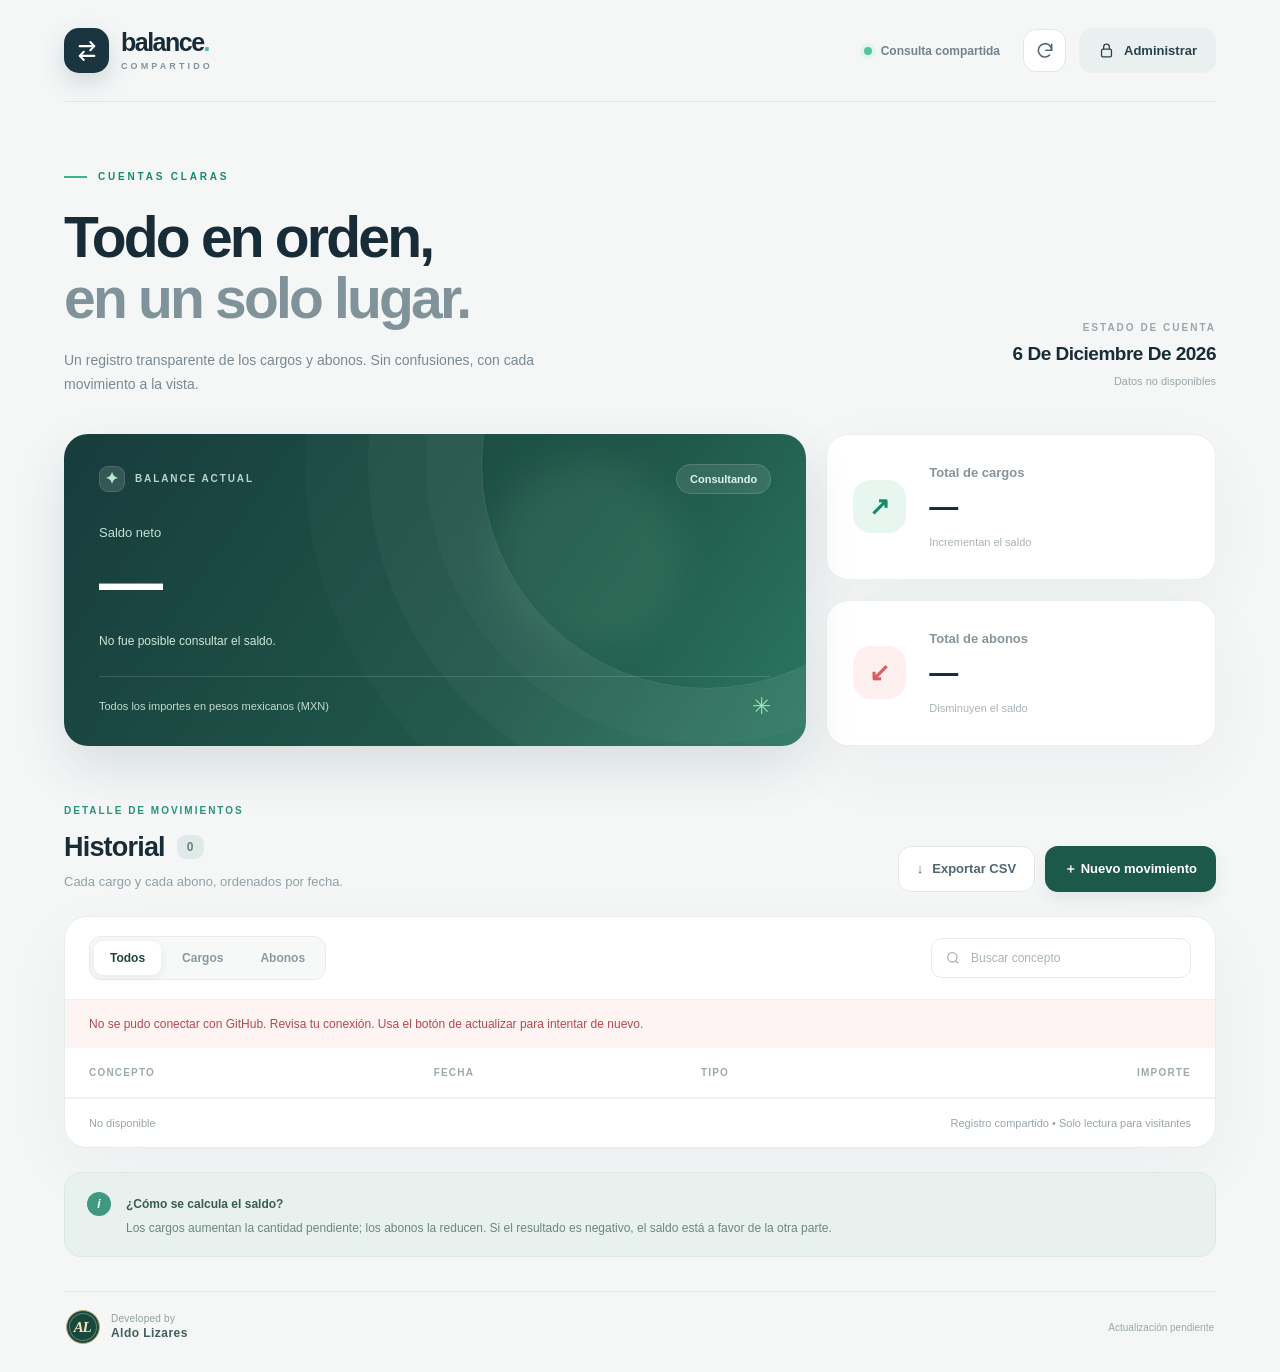
==== commit e753e8f4: "ui(balance): always show new movement and explain passwordless GitHub confirmation" ====
--- a/balance/index.html
+++ b/balance/index.html
@@ -10,8 +10,8 @@
   <title>Balance compartido · Movimientos</title>
   <link rel="icon" href="icon.svg" type="image/svg+xml">
   <link rel="manifest" href="manifest.webmanifest">
-  <link rel="stylesheet" href="styles.css?v=3-minimal-signature">
-  <script src="app.js?v=1" defer></script>
+  <link rel="stylesheet" href="styles.css?v=4-github-entry">
+  <script src="app.js?v=2-github-entry" defer></script>
 </head>
 <body>
   <div class="site-shell">
@@ -48,7 +48,7 @@
       <section class="movements-section" aria-labelledby="movementsHeading">
         <div class="section-head">
           <div><div class="section-kicker">DETALLE DE MOVIMIENTOS</div><h2 id="movementsHeading">Historial <span id="movementCount" class="count-pill">0</span></h2><p class="section-description">Cada cargo y cada abono, ordenados por fecha.</p></div>
-          <div class="section-actions"><button class="btn btn-outline" type="button" id="exportBtn">↓ <span>Exportar CSV</span></button><button class="btn btn-primary admin-only" type="button" id="addBtn" hidden>＋ Nuevo movimiento</button></div>
+          <div class="section-actions"><button class="btn btn-outline" type="button" id="exportBtn">↓ <span>Exportar CSV</span></button><button class="btn btn-primary" type="button" id="addBtn">＋ Nuevo movimiento</button></div>
         </div>
         <div class="history-panel">
           <div class="toolbar">
@@ -87,7 +87,7 @@
   <dialog id="movementDialog" class="modal" aria-labelledby="movementTitle">
     <form id="movementForm" class="modal-layout">
       <div class="modal-head"><div class="modal-icon">＋</div><button class="close-btn" type="button" data-close="movementDialog" aria-label="Cerrar">×</button></div>
-      <p class="modal-kicker">REGISTRO DE MOVIMIENTO</p><h2 id="movementTitle">Nuevo movimiento</h2><p class="modal-subtitle">Registra un cargo que aumente el saldo o un abono que lo disminuya.</p>
+      <p class="modal-kicker">REGISTRO DE MOVIMIENTO</p><h2 id="movementTitle">Nuevo movimiento</h2><p class="modal-subtitle">Registra un cargo que aumente el saldo o un abono que lo disminuya.</p><div class="github-flow-hint" id="githubSaveHelp" hidden><strong>Sin token ni contraseñas nuevas.</strong> Al continuar, se abrirá tu sesión normal de GitHub para confirmar el registro. Solo tu cuenta puede incorporarlo al balance.</div>
       <div class="movement-type-picker" role="group" aria-label="Tipo de movimiento"><label class="type-option charge-option"><input name="type" type="radio" value="charge" checked><span>↗ &nbsp; Cargo</span></label><label class="type-option payment-option"><input name="type" type="radio" value="payment"><span>↙ &nbsp; Abono</span></label></div>
       <div class="fields-grid"><label class="field"><span>Cantidad (MXN)</span><input id="amountInput" name="amount" type="number" min="0.01" max="999999999" step="0.01" inputmode="decimal" placeholder="0.00" required></label><label class="field"><span>Fecha</span><input id="dateInput" name="date" type="date" required></label></div>
       <label class="field"><span>Concepto</span><input id="conceptInput" name="concept" type="text" maxlength="120" placeholder="Ej. Pago de colegiatura" required></label>
--- a/balance/styles.css
+++ b/balance/styles.css
@@ -1,29 +1,13 @@
 :root{--ink:#182c37;--muted:#87939a;--line:#e8edee;--off:#f5f7f7;--white:#fff;--green:#178b69;--mint:#e7f7ef;--red:#d95c60;--blush:#fff0f0;--shadow:0 22px 70px rgba(17,43,54,.045)}*{box-sizing:border-box}html{scroll-behavior:smooth}body{margin:0;background:var(--off);color:var(--ink);font:15px/1.5 -apple-system,BlinkMacSystemFont,"Segoe UI",Inter,Arial,sans-serif;-webkit-font-smoothing:antialiased}button,input,textarea{font:inherit}button{cursor:pointer}button:disabled{opacity:.55;cursor:wait}a{color:inherit}svg{width:20px;height:20px;display:block}[hidden]{display:none!important}::selection{background:#bce9db;color:#172d37}.site-shell{max-width:1240px;padding:0 44px;margin:0 auto}.topbar{display:flex;justify-content:space-between;align-items:center;border-bottom:1px solid #e3e8ea;min-height:102px;gap:18px}.brand{display:flex;align-items:center;gap:12px}.brand-symbol{display:grid;place-items:center;width:45px;height:45px;border-radius:15px;background:#1a353f;color:white;box-shadow:0 9px 25px #1d37452b}.brand-symbol svg{width:26px;height:26px}.brand-copy{display:flex;flex-direction:column;gap:0;line-height:1.08}.brand-copy strong{font-size:25px;letter-spacing:-1.5px;font-weight:800}.brand-dot{color:#4cbc99}.brand-copy small{font-size:9px;font-weight:800;letter-spacing:3.1px;color:#85939a;margin-top:6px}.nav-actions{display:flex;align-items:center;gap:13px}.live-indicator{color:#72838b;display:flex;align-items:center;gap:9px;font-size:12px;font-weight:650;margin-right:10px}.live-indicator>span{width:8px;height:8px;border-radius:50%;background:#54c49b;box-shadow:0 0 0 4px #e1f5ec}.icon-btn{width:43px;height:43px;border:1px solid #e1e7e9;border-radius:13px;background:white;color:#526670;display:grid;place-items:center;transition:.2s}.icon-btn:hover,.btn:hover{transform:translateY(-1px)}.btn{display:inline-flex;align-items:center;justify-content:center;gap:9px;border:1px solid transparent;border-radius:13px;padding:12px 18px;font-size:13px;font-weight:750;white-space:nowrap;transition:transform .2s,background .2s,border-color .2s;min-height:44px}.btn svg{width:17px;height:17px}.btn-subtle{background:#eaf0f0;color:#29434b}.btn-subtle:hover{background:#e2eceb}.btn-primary{background:#1c594b;color:white;box-shadow:0 7px 16px #1c594b18}.btn-primary:hover{background:#16493f}.btn-outline{border-color:#e2e8e9;color:#526670;background:white}.btn-outline:hover{border-color:#a9c7be}.heading-row{padding:67px 0 37px;display:flex;justify-content:space-between;align-items:flex-end;gap:32px}.eyebrow{font-size:10px;font-weight:800;letter-spacing:2.8px;color:#14886e;display:flex;align-items:center;gap:11px;margin:0 0 23px}.eyebrow-line{width:23px;height:2px;background:#38b592}.heading-row h1{font-size:clamp(37px,4.6vw,57px);font-weight:810;line-height:1.07;letter-spacing:-2.8px;margin:0}.heading-row h1 span{color:#81939a}.intro{margin:20px 0 0;max-width:540px;color:#788993;font-size:14px;line-height:1.7}.report-date{display:flex;flex-direction:column;align-items:flex-end;gap:5px;text-align:right;padding-bottom:7px;flex-shrink:0}.report-date>span{font-size:10px;letter-spacing:2px;color:#9aa6ac;font-weight:800}.report-date strong{font-size:19px;letter-spacing:-.5px;text-transform:capitalize}.report-date small{color:#9aa6ac;font-size:11px}.overview{display:grid;grid-template-columns:minmax(0,1.6fr) minmax(275px,.84fr);gap:20px}.balance-card{position:relative;overflow:hidden;border-radius:24px;background:linear-gradient(125deg,#173c3c 0%,#20584a 65%,#2b7860 100%);color:white;min-height:312px;box-shadow:0 22px 50px #193a3520}.balance-bg{position:absolute;right:-125px;top:-195px;width:450px;height:450px;border:1px solid #ffffff20;border-radius:50%;box-shadow:0 0 0 55px #ffffff06,0 0 0 113px #ffffff08,0 0 0 176px #ffffff05}.balance-bg:after{content:"";position:absolute;width:190px;height:190px;border-radius:50%;background:#a1e7ad17;filter:blur(18px);top:220px;left:10px}.balance-content{position:relative;z-index:1;display:flex;flex-direction:column;height:100%;min-height:312px;padding:30px 35px 28px}.balance-top,.balance-bottom{display:flex;align-items:center;justify-content:space-between;gap:12px}.balance-heading{display:flex;align-items:center;gap:10px;font-size:10px;font-weight:800;letter-spacing:1.9px;color:#bcd5c9}.round-spark{display:grid;place-items:center;width:26px;height:26px;background:#ffffff20;border:1px solid #ffffff1f;border-radius:9px;color:#b3eecc;font-size:16px}.balance-pill{background:#ffffff19;border:1px solid #ffffff24;border-radius:999px;padding:6px 13px;font-size:11px;font-weight:700;color:#dcf5e8;white-space:nowrap}.balance-middle{flex:1;display:flex;justify-content:center;flex-direction:column;padding:15px 0 12px}.balance-middle p{font-size:13px;color:#c6dfd4;margin:0 0 4px}.balance-amount{font-size:clamp(43px,5vw,68px);line-height:1.13;letter-spacing:-2.4px;font-weight:790;font-variant-numeric:tabular-nums;overflow-wrap:anywhere}.balance-explanation{font-size:12px;color:#d1e7d9;margin-top:13px}.balance-bottom{border-top:1px solid #ffffff25;padding-top:18px;font-size:11px;color:#c4dace}.sparkline{font-size:23px;color:#9ce1b6;line-height:1}.totals-column{display:grid;grid-template-rows:1fr 1fr;gap:20px}.total-card{background:white;border:1px solid #ebefef;border-radius:22px;padding:26px;display:flex;align-items:center;gap:23px;box-shadow:var(--shadow);min-width:0}.total-icon{width:53px;height:53px;border-radius:18px;display:grid;place-items:center;font-size:25px;font-weight:700;flex:none}.charge .total-icon{color:var(--green);background:var(--mint)}.payment .total-icon{color:var(--red);background:var(--blush)}.total-card p{font-size:13px;color:#87949a;margin:0 0 4px;font-weight:650}.total-card strong{font-size:clamp(22px,2.5vw,29px);font-weight:790;letter-spacing:-.8px;font-variant-numeric:tabular-nums;overflow-wrap:anywhere}.total-card small{font-size:11px;color:#a9b3b7;display:block;margin-top:4px}.movements-section{margin-top:57px}.section-head{display:flex;justify-content:space-between;align-items:flex-end;gap:18px;margin-bottom:24px}.section-kicker,.modal-kicker{font-weight:800;font-size:10px;letter-spacing:2px;color:#27947b;margin-bottom:9px}.section-head h2{margin:0;font-size:27px;letter-spacing:-.8px;display:flex;gap:12px;align-items:center}.count-pill{padding:3px 10px;background:#e2e9e9;color:#698089;font-size:12px;border-radius:9px;letter-spacing:0}.section-description{margin:5px 0 0;font-size:13px;color:#929fa5}.section-actions{display:flex;gap:10px}.history-panel{background:white;border:1px solid #e8eeee;border-radius:23px;box-shadow:var(--shadow);overflow:hidden}.toolbar{padding:19px 24px;border-bottom:1px solid #eff2f3;display:flex;align-items:center;justify-content:space-between;gap:18px}.filters{display:flex;gap:5px;border:1px solid #e8eded;border-radius:12px;padding:4px;background:#f7f9f9}.filter{border:0;border-radius:9px;background:transparent;color:#8b999f;padding:8px 16px;font-size:12px;font-weight:750}.filter.active{background:white;color:#21453e;box-shadow:0 2px 8px #1c393b16}.search-field{display:flex;align-items:center;gap:8px;border:1px solid #e5ebeb;background:white;border-radius:11px;padding:0 13px;color:#a8b4b9;max-width:260px;width:100%;height:40px}.search-field svg{width:16px;height:16px;flex:none}.search-field input{background:transparent;outline:none;border:0;width:100%;font-size:12px;min-width:0;color:#334852}.search-field input::placeholder{color:#a8b4b9}.table-scroll{width:100%;overflow-x:auto}.movement-table{border-collapse:collapse;width:100%;text-align:left;table-layout:auto}.movement-table th{font-size:10px;font-weight:800;letter-spacing:1.2px;color:#9caaaf;padding:17px 24px;border-bottom:1px solid #eff2f2;white-space:nowrap}.movement-table td{padding:20px 24px;border-bottom:1px solid #f0f3f3;vertical-align:middle;font-size:13px;color:#6b7b83}.movement-table tr:last-child td{border-bottom:0}.movement-table .align-right{text-align:right}.movement-table td.amount-cell{text-align:right;font-size:15px;font-weight:800;font-variant-numeric:tabular-nums;white-space:nowrap}.amount-positive{color:var(--green)!important}.amount-negative{color:var(--red)!important}.concept-cell{min-width:230px}.concept-wrap{display:flex;align-items:center;gap:13px}.transaction-icon{width:41px;height:41px;border-radius:12px;display:grid;place-items:center;flex:none;font-size:21px;font-weight:650}.transaction-icon.charge{background:var(--mint);color:var(--green)}.transaction-icon.payment{background:var(--blush);color:var(--red)}.concept-text{display:flex;flex-direction:column;gap:3px;min-width:0}.concept-text strong{font-size:13px;color:#273d47;overflow-wrap:anywhere}.concept-text small{font-size:11px;color:#9da9ae;overflow-wrap:anywhere}.type-chip{border-radius:8px;padding:6px 11px;font-size:11px;font-weight:750;white-space:nowrap}.type-chip.charge{background:var(--mint);color:var(--green)}.type-chip.payment{background:var(--blush);color:var(--red)}.action-buttons{display:flex;gap:6px;justify-content:end}.action-buttons button{border:1px solid #edf1f1;border-radius:9px;background:#fff;color:#86959d;padding:8px;font-size:15px}.action-buttons button:hover{background:#f5f9f8;color:#264b46}.action-buttons .delete:hover{background:#fff1f1;color:#c75056}.loading-cell{text-align:center!important;padding:60px 20px!important;color:#8a9ba1!important}.history-footer{display:flex;align-items:center;justify-content:space-between;gap:12px;border-top:1px solid #edf1f1;padding:16px 24px;color:#98a5aa;font-size:11px}.empty-state{text-align:center;padding:65px 25px 72px;color:#8a999f}.empty-illustration{width:66px;height:66px;border-radius:22px;background:#eff5f2;color:#418c72;margin:0 auto 20px;display:grid;place-items:center;font-size:44px;font-weight:600}.empty-state h3{color:#334650;font-size:17px;margin:0 0 6px}.empty-state p{font-size:13px;margin:0}.notice{padding:15px 24px;font-size:12px}.notice-error{background:#fff4f4;color:#b5494b}.info-strip{display:flex;gap:15px;align-items:flex-start;background:#e9f1ee;border:1px solid #dce9e2;padding:19px 22px;border-radius:17px;margin-top:24px}.info-symbol{display:grid;place-items:center;width:24px;height:24px;border-radius:50%;background:#3f9880;color:white;font-size:12px;font-weight:800;font-style:italic;flex:none}.info-strip strong{font-size:12px;color:#375c50}.info-strip p{margin:4px 0 0;color:#6a877e;font-size:12px;line-height:1.55}.page-footer{margin:50px 0 0;padding:27px 0 44px;border-top:1px solid #e3e9e9;display:flex;align-items:center;justify-content:space-between;gap:20px;color:#9faeb2;font-size:11px}.page-footer>span:first-child{font-size:15px;font-weight:800;color:#344f51;letter-spacing:-.7px}.page-footer>span:first-child>span:last-child{font-size:11px;font-weight:500;letter-spacing:0;color:#9faeb2;margin-left:8px}.modal{border:1px solid #e8eded;border-radius:23px;padding:0;width:min(490px,calc(100% - 28px));max-height:calc(100dvh - 30px);overflow:auto;color:var(--ink);background:white;box-shadow:0 30px 90px #13272e4d}.modal::backdrop{background:rgba(14,30,36,.58);backdrop-filter:blur(5px)}.modal-layout{padding:29px;display:flex;flex-direction:column;gap:16px}.modal-head{display:flex;align-items:center;justify-content:space-between}.modal-icon{width:44px;height:44px;display:grid;place-items:center;background:#eaf6f0;color:#318e70;border-radius:15px;font-weight:800;font-size:24px}.close-btn{width:35px;height:35px;display:grid;place-items:center;background:#f4f7f7;border:0;border-radius:11px;color:#758790;font-size:25px}.modal-kicker{margin:4px 0 -15px}.modal h2{margin:0;font-size:27px;letter-spacing:-.8px;line-height:1.13}.modal-subtitle{color:#89979c;font-size:13px;line-height:1.6;margin:-6px 0 4px}.field{display:flex;flex-direction:column;gap:7px;min-width:0}.field>span{color:#4d626a;font-size:12px;font-weight:750}.field em{font-style:normal;font-weight:500;color:#a5b0b4}.field input,.field textarea{outline:0;width:100%;background:#f8fafa;border:1px solid #e6eded;border-radius:11px;padding:12px 13px;font-size:14px;color:#263b45;transition:border-color .2s,background .2s}.field textarea{resize:vertical;min-height:80px}.field input:focus,.field textarea:focus{border-color:#50af93;background:white;box-shadow:0 0 0 3px #5bcb9e16}.field input::placeholder,.field textarea::placeholder{color:#b0bbbf}.fields-grid{display:grid;grid-template-columns:1fr 1fr;gap:14px}.movement-type-picker{display:flex;gap:10px}.type-option{flex:1;min-width:0;cursor:pointer}.type-option input{position:absolute;opacity:0;pointer-events:none}.type-option span{display:flex;align-items:center;justify-content:center;border:1.5px solid #e7eded;background:#f7f9f9;color:#8b989d;border-radius:11px;padding:13px;font-size:13px;font-weight:750}.charge-option input:checked+span{color:var(--green);background:#e6f7ef;border-color:#8bd2b5}.payment-option input:checked+span{color:var(--red);background:#fff0f0;border-color:#efacae}.type-option input:focus-visible+span{outline:3px solid #b5dbcd}.form-buttons{display:flex;justify-content:flex-end;gap:9px;margin-top:5px}.full-width{width:100%}.help-link{text-align:center;font-size:12px;color:#5a907e;text-decoration:none}.help-link:hover{text-decoration:underline}.secure-note{display:flex;align-items:flex-start;gap:12px;background:#f3f8f5;border-radius:11px;padding:12px 14px}.secure-note>span{color:#34886d;font-size:20px;line-height:1}.secure-note p{margin:0;font-size:11px;color:#779087;line-height:1.5}.inline-error{background:#fff0f0;color:#ac4348;border-radius:9px;padding:11px 12px;font-size:12px}.toast{position:fixed;bottom:max(22px,env(safe-area-inset-bottom));left:50%;transform:translate(-50%,30px);background:#183d38;color:white;border-radius:12px;padding:13px 18px;z-index:1000;font-size:13px;font-weight:650;box-shadow:0 12px 30px #1a3b383a;max-width:calc(100% - 40px);opacity:0;pointer-events:none;transition:opacity .2s,transform .2s}.toast.visible{opacity:1;transform:translate(-50%,0)}@media(max-width:850px){.site-shell{padding:0 24px}.heading-row{padding-top:54px}.overview{grid-template-columns:1fr}.totals-column{grid-template-columns:1fr 1fr;grid-template-rows:auto}.total-card{gap:14px;padding:23px 21px}.total-icon{width:45px;height:45px}.balance-content{min-height:285px}.balance-card{min-height:285px}.report-date{display:none}.live-indicator{display:none}.movement-table th,.movement-table td{padding-left:15px;padding-right:15px}}@media(max-width:600px){.site-shell{padding:0 16px}.topbar{min-height:77px}.brand-symbol{width:39px;height:39px;border-radius:12px}.brand-symbol svg{width:23px;height:23px}.brand-copy strong{font-size:23px}.brand-copy small{font-size:8px;letter-spacing:2.7px}.nav-actions{gap:7px}.btn-subtle{padding:10px 11px;font-size:11px}.icon-btn{width:39px;height:39px}.heading-row{padding:39px 5px 27px}.heading-row h1{font-size:clamp(36px,9.4vw,47px);letter-spacing:-2px}.eyebrow{margin-bottom:20px}.intro{font-size:13px;margin-top:14px}.overview{gap:12px}.balance-card{min-height:282px;border-radius:20px}.balance-content{min-height:282px;padding:24px 23px 23px}.balance-amount{font-size:clamp(42px,10vw,61px);letter-spacing:-2px}.balance-pill{font-size:10px;padding:6px 10px}.balance-heading{font-size:9px;letter-spacing:1.3px}.balance-bottom{font-size:10px}.totals-column{gap:12px}.total-card{border-radius:18px;padding:19px 15px;display:block}.total-icon{width:42px;height:42px;border-radius:13px;margin-bottom:13px}.total-card p{font-size:11px}.total-card strong{font-size:22px}.total-card small{font-size:10px}.movements-section{margin-top:43px}.section-head{align-items:flex-start;flex-direction:column;gap:17px}.section-head h2{font-size:24px}.section-actions{width:100%}.section-actions .btn{flex:1;padding:10px 12px}.toolbar{flex-direction:column;align-items:stretch;padding:14px;gap:12px}.filters{align-self:stretch}.filter{flex:1}.search-field{max-width:none}.history-panel{border-radius:19px}.movement-table,.movement-table tbody,.movement-table tr{display:block;width:100%}.movement-table thead{display:none}.movement-table tr{position:relative;border-bottom:1px solid #edf2f1;padding:14px 18px;display:grid;grid-template-columns:1fr auto;gap:4px 9px}.movement-table tr:last-child{border-bottom:0}.movement-table td{border:0!important;padding:0!important;min-width:0}.movement-table td.concept-cell{grid-column:1 / -1;margin-bottom:8px;min-width:0}.movement-table td.date-cell{font-size:11px;align-self:center;grid-column:1}.movement-table td.type-cell{grid-column:1;grid-row:3;align-self:center}.movement-table td.amount-cell{grid-column:2;grid-row:2 / span 2;align-self:center;font-size:16px}.movement-table td.admin-cell{grid-column:1 / -1;margin-top:9px;border-top:1px dashed #e7eded!important;padding-top:9px!important}.action-buttons{justify-content:flex-start}.concept-wrap{gap:11px}.transaction-icon{width:39px;height:39px}.concept-text strong{font-size:13px}.concept-text small{font-size:10px}.type-chip{font-size:10px;padding:5px 10px}.history-footer{align-items:flex-start;flex-direction:column;padding:14px 18px;gap:5px}.page-footer{margin-top:34px;flex-direction:column;align-items:flex-start;gap:8px;padding-bottom:30px}.modal-layout{padding:22px}.fields-grid{grid-template-columns:1fr 1fr;gap:10px}.fields-grid input{font-size:13px}.info-strip{padding:16px}.empty-state{padding:55px 14px}.form-buttons .btn{flex:1;padding:10px}.section-actions .btn-outline{max-width:45%}}@media(prefers-reduced-motion:reduce){*,*:before,*:after{scroll-behavior:auto!important;animation-duration:.01ms!important;transition-duration:.01ms!important}}@media print{body{background:white}.site-shell{max-width:none;padding:0 18px}.topbar{min-height:65px}.nav-actions,.section-actions,.toolbar,.admin-cell,.actions-heading,.info-strip,.page-footer,.live-indicator{display:none!important}.heading-row{padding:25px 0}.overview{grid-template-columns:1fr 1fr}.balance-card,.balance-content{min-height:220px}.totals-column{gap:10px}.movements-section{margin-top:30px}.history-panel{box-shadow:none}.movement-table thead{display:table-header-group}.movement-table tr{break-inside:avoid}.balance-card{-webkit-print-color-adjust:exact;print-color-adjust:exact}.total-card{box-shadow:none}.movement-table td{padding:12px}}
 
-/* Signature edition • By Aldo Lizares */
-.page-footer{display:block;margin:48px 0 0;padding:0 0 36px;border:0}
-.signature-panel{position:relative;isolation:isolate;overflow:hidden;display:flex;align-items:center;gap:27px;min-height:172px;padding:34px 38px;border:1px solid rgba(217,235,218,.14);border-radius:24px;background:radial-gradient(circle at 18% -65%,rgba(181,227,181,.16),transparent 51%),linear-gradient(117deg,#132c31 0%,#16413d 58%,#23584c 100%);box-shadow:0 22px 50px rgba(26,56,53,.15);color:#f5faf5}
-.signature-panel:before{content:"";position:absolute;inset:1px;border-radius:23px;border:1px solid rgba(255,255,255,.045);pointer-events:none}
-.signature-panel:after{content:"";position:absolute;z-index:-1;right:-130px;top:-270px;width:525px;height:525px;border:1px solid rgba(224,235,217,.14);border-radius:50%;box-shadow:0 0 0 58px rgba(229,243,220,.025),0 0 0 125px rgba(229,243,220,.022),0 0 0 205px rgba(229,243,220,.018);pointer-events:none}
-.signature-orbit{position:absolute;width:240px;height:240px;right:35%;bottom:-219px;border-radius:50%;border:1px solid rgba(190,235,207,.17);pointer-events:none}
-.signature-stamp{flex:none;width:96px;height:96px;display:flex;align-items:center;justify-content:center;position:relative;border:1px solid rgba(212,239,216,.53);border-radius:50%;background:radial-gradient(circle at 40% 20%,rgba(255,255,255,.09),rgba(255,255,255,.015) 64%);box-shadow:inset 0 0 0 5px rgba(16,48,43,.58),inset 0 0 0 6px rgba(212,239,216,.19),0 14px 30px rgba(1,17,15,.16)}
-.signature-stamp span{font:italic 600 36px/1 Georgia,"Times New Roman",serif;letter-spacing:-4px;padding-right:4px;color:#e6e3c4;text-shadow:0 3px 18px rgba(248,229,183,.18)}
-.signature-stamp i{position:absolute;font:normal 12px Georgia,serif;bottom:12px;color:#cbdfba}
-.signature-copy{position:relative;z-index:1;display:flex;flex-direction:column;min-width:0;flex:1}
-.signature-eyebrow{display:flex;align-items:center;gap:9px;letter-spacing:2.3px;font-size:9px;font-weight:800;color:#a8c5ba}
-.signature-dash{display:block;width:20px;height:1px;background:#c5d9b7}
-.signature-star{color:#d7d5a7;font-size:9px}
-.signature-line{display:flex;align-items:baseline;gap:11px;white-space:nowrap;margin-top:5px}
-.signature-by{font:italic 16px Georgia,"Times New Roman",serif;color:#d0d9c6}
-.signature-name{font:400 clamp(45px,5.4vw,66px)/.95 "Allura","Brush Script MT","Segoe Script",Georgia,cursive;color:#f5f0d5;letter-spacing:.1px;text-shadow:0 2px 25px rgba(235,234,182,.1);padding:6px 0 3px;white-space:nowrap}
-.signature-caption{font-size:10px;letter-spacing:.55px;color:#a8c7bb;margin-top:9px}
-.signature-end{position:relative;z-index:1;margin-left:auto;align-self:stretch;display:flex;flex-direction:column;justify-content:center;align-items:flex-end;text-align:right;gap:7px;border-left:1px solid rgba(228,246,228,.16);padding-left:24px;flex:none;max-width:215px}
-.signature-end-label{font-size:9px;letter-spacing:1.75px;font-weight:800;color:#bad1c4}
-.signature-end-year{font-size:11px;font-weight:700;letter-spacing:2px;color:#ebeee0}
-.signature-end-year span{padding:0 5px;color:#d6d7ab}
-.signature-update{margin-top:8px;font-size:10px;color:#9cbaae;line-height:1.4}
-@media (min-width:761px){.signature-panel:hover .signature-stamp{transform:rotate(-7deg) scale(1.035)}.signature-stamp{transition:transform .35s ease}}
-@media (max-width:900px){.signature-panel{gap:19px;padding:28px 25px}.signature-stamp{width:76px;height:76px}.signature-stamp span{font-size:30px}.signature-stamp i{bottom:9px;font-size:10px}.signature-end{padding-left:17px}.signature-end-label{font-size:8px;letter-spacing:1.1px}.signature-name{font-size:clamp(42px,5.7vw,55px)}}
-@media (max-width:760px){.page-footer{margin-top:32px;padding-bottom:24px}.signature-panel{display:grid;grid-template-columns:69px minmax(0,1fr);gap:10px 17px;min-height:0;padding:25px 23px 21px;border-radius:21px}.signature-panel:after{right:-200px;top:-285px}.signature-stamp{width:69px;height:69px;grid-row:1}.signature-stamp span{font-size:27px}.signature-stamp i{bottom:8px;font-size:9px}.signature-line{gap:7px;margin-top:4px}.signature-by{font-size:14px}.signature-name{font-size:clamp(39px,8.5vw,52px)}.signature-caption{margin-top:4px;font-size:10px}.signature-eyebrow{font-size:8px;letter-spacing:1.5px}.signature-dash{width:12px}.signature-end{grid-column:1/-1;align-items:flex-start;text-align:left;border-left:0;border-top:1px solid rgba(228,246,228,.14);padding:14px 0 0;margin:10px 0 0;max-width:none;gap:3px}.signature-end-year{font-size:10px}.signature-update{margin-top:4px;font-size:9px}}
-@media (max-width:400px){.signature-panel{padding:22px 17px 18px;grid-template-columns:56px minmax(0,1fr);gap:9px 13px}.signature-stamp{width:56px;height:56px}.signature-stamp span{font-size:22px}.signature-stamp i{font-size:8px;bottom:6px}.signature-name{font-size:clamp(34px,9vw,40px)}.signature-by{font-size:12px}.signature-eyebrow{letter-spacing:1px}.signature-caption{font-size:9px}}
-@media (prefers-reduced-motion:reduce){.signature-stamp{transition:none!important}}
+/* Author credit • AL / Aldo Lizares — intentionally understated */
+.page-footer{display:flex;flex-direction:row;align-items:center;justify-content:space-between;gap:16px;margin:34px 0 0;padding:18px 2px 28px;border-top:1px solid #e2e9e7;color:#92a1a4;background:transparent}
+.author-signature{display:inline-flex;align-items:center;gap:11px;min-width:0}
+.author-monogram{display:inline-flex;align-items:center;justify-content:center;flex:none;width:34px;height:34px;border-radius:50%;background:#18483d;border:1px solid #bcac7c;box-shadow:inset 0 0 0 2px #18483d,inset 0 0 0 3px rgba(245,229,188,.35);color:#f2e4ba;font:italic 600 15px/1 Georgia,"Times New Roman",serif;letter-spacing:-1.3px;padding-right:2px}
+.author-credit{display:flex;flex-direction:column;align-items:flex-start;gap:1px;line-height:1.25;white-space:nowrap}
+.author-credit-label{font-size:10px;color:#8e9ea0;font-weight:500;letter-spacing:.25px}
+.author-credit-name{font-size:12px;font-weight:700;letter-spacing:.45px;color:#435c5c}
+.signature-update{font-size:10px;color:#99a7a8;line-height:1.5;text-align:right;max-width:45%}
+@media (max-width:600px){.page-footer{flex-direction:row;align-items:center;gap:8px;margin-top:26px;padding:16px 0 22px}.author-signature{gap:8px}.author-monogram{width:30px;height:30px;font-size:14px}.author-credit-label{font-size:9px}.author-credit-name{font-size:11px}.signature-update{font-size:9px;max-width:44%}}
+@media(max-width:360px){.page-footer{flex-wrap:wrap}.signature-update{margin-left:38px;max-width:100%;text-align:left}}
+@media print{.page-footer{display:none!important}}
